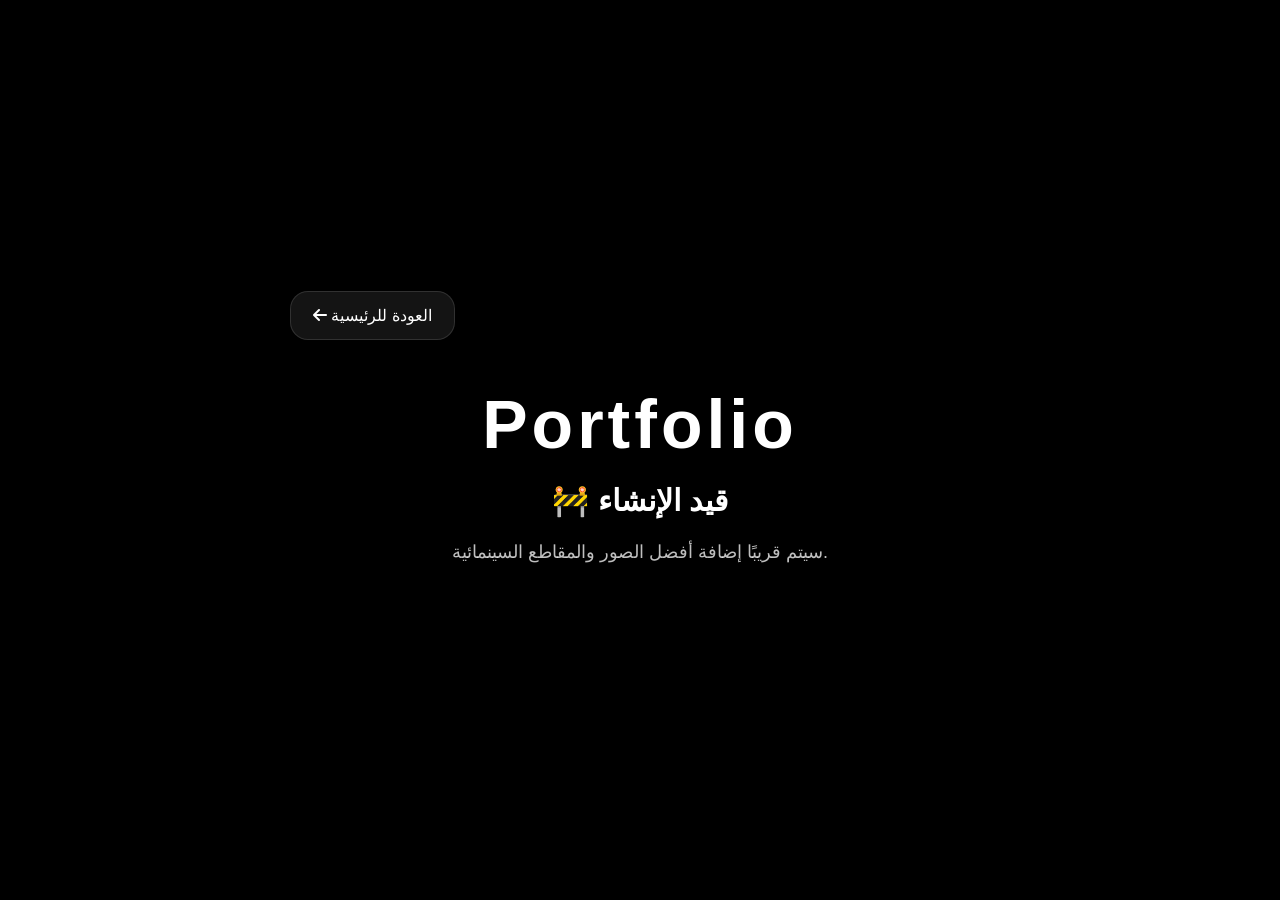
==== portfolio.html @ be9e859a "تحديث الصفحة" ====
<!DOCTYPE html>
<html lang="ar">

<head>

    <meta charset="UTF-8">

    <meta name="viewport" content="width=device-width, initial-scale=1.0">

    <title>Portfolio | MAZEN</title>

    <link rel="stylesheet" href="portfolio.css">

    <link rel="stylesheet"
    href="https://cdnjs.cloudflare.com/ajax/libs/font-awesome/6.7.2/css/all.min.css">

</head>

<body>

    <!-- فيديو الخلفية -->
    <video id="background-video" autoplay muted loop playsinline>
        <source src="assets/video/background.mp4" type="video/mp4">
    </video>

    <!-- طبقة التعتيم -->
    <div class="overlay"></div>

    <!-- المحتوى -->
    <div class="portfolio-container">

        <a href="index.html" class="back-btn">
            <i class="fa-solid fa-arrow-left"></i>
            العودة للرئيسية
        </a>

        <h1>Portfolio</h1>

        <p class="coming-soon">

            🚧 قيد الإنشاء

        </p>

        <p class="portfolio-text">

            سيتم قريبًا إضافة أفضل الصور والمقاطع السينمائية.

        </p>

    </div>

    <script src="portfolio.js"></script>

</body>

</html>
---- portfolio.css ----
/* ==========================================
   إعدادات عامة
========================================== */

*{
    margin:0;
    padding:0;
    box-sizing:border-box;
}

html{
    scroll-behavior:smooth;
}

body{

    font-family:Arial, Helvetica, sans-serif;

    background:#000;

    color:#fff;

    overflow-x:hidden;

    min-height:100vh;

}

/* ==========================================
   فيديو الخلفية
========================================== */

#background-video{

    position:fixed;

    top:0;
    left:0;

    width:100%;
    height:100%;

    object-fit:cover;

    z-index:-2;

}

/* ==========================================
   طبقة التعتيم
========================================== */

.overlay{

    position:fixed;

    inset:0;

    background:rgba(0,0,0,.45);

    z-index:-1;

}

/* ==========================================
   الحاوية الرئيسية
========================================== */

.portfolio-container{

    width:min(92%,700px);

    margin:auto;

    min-height:100vh;

    display:flex;

    flex-direction:column;

    justify-content:center;

    align-items:center;

    text-align:center;

    padding:40px 0 80px;

}

/* ==========================================
   زر الرجوع
========================================== */

.back-btn{

    align-self:flex-start;

    text-decoration:none;

    color:#fff;

    background:rgba(255,255,255,.08);

    border:1px solid rgba(255,255,255,.12);

    backdrop-filter:blur(20px);

    -webkit-backdrop-filter:blur(20px);

    padding:14px 22px;

    border-radius:18px;

    transition:.3s;

    margin-bottom:45px;

}

.back-btn:hover{

    background:rgba(255,255,255,.15);

    transform:translateY(-2px);

}

/* ==========================================
   العنوان
========================================== */

.portfolio-container h1{

    font-size:clamp(42px,7vw,68px);

    letter-spacing:4px;

    margin-bottom:20px;

}

/* ==========================================
   قيد الإنشاء
========================================== */

.coming-soon{

    font-size:30px;

    font-weight:bold;

    margin-bottom:18px;

}

/* ==========================================
   الوصف
========================================== */

.portfolio-text{

    color:rgba(255,255,255,.75);

    font-size:18px;

    line-height:1.8;

    max-width:500px;

}

/* ==========================================
   الجوال
========================================== */

@media (max-width:768px){

    .portfolio-container{

        width:92%;

        padding-top:30px;

        padding-bottom:70px;

    }

    .back-btn{

        width:100%;

        justify-content:center;

        text-align:center;

    }

    .coming-soon{

        font-size:24px;

    }

    .portfolio-text{

        font-size:16px;

    }

}
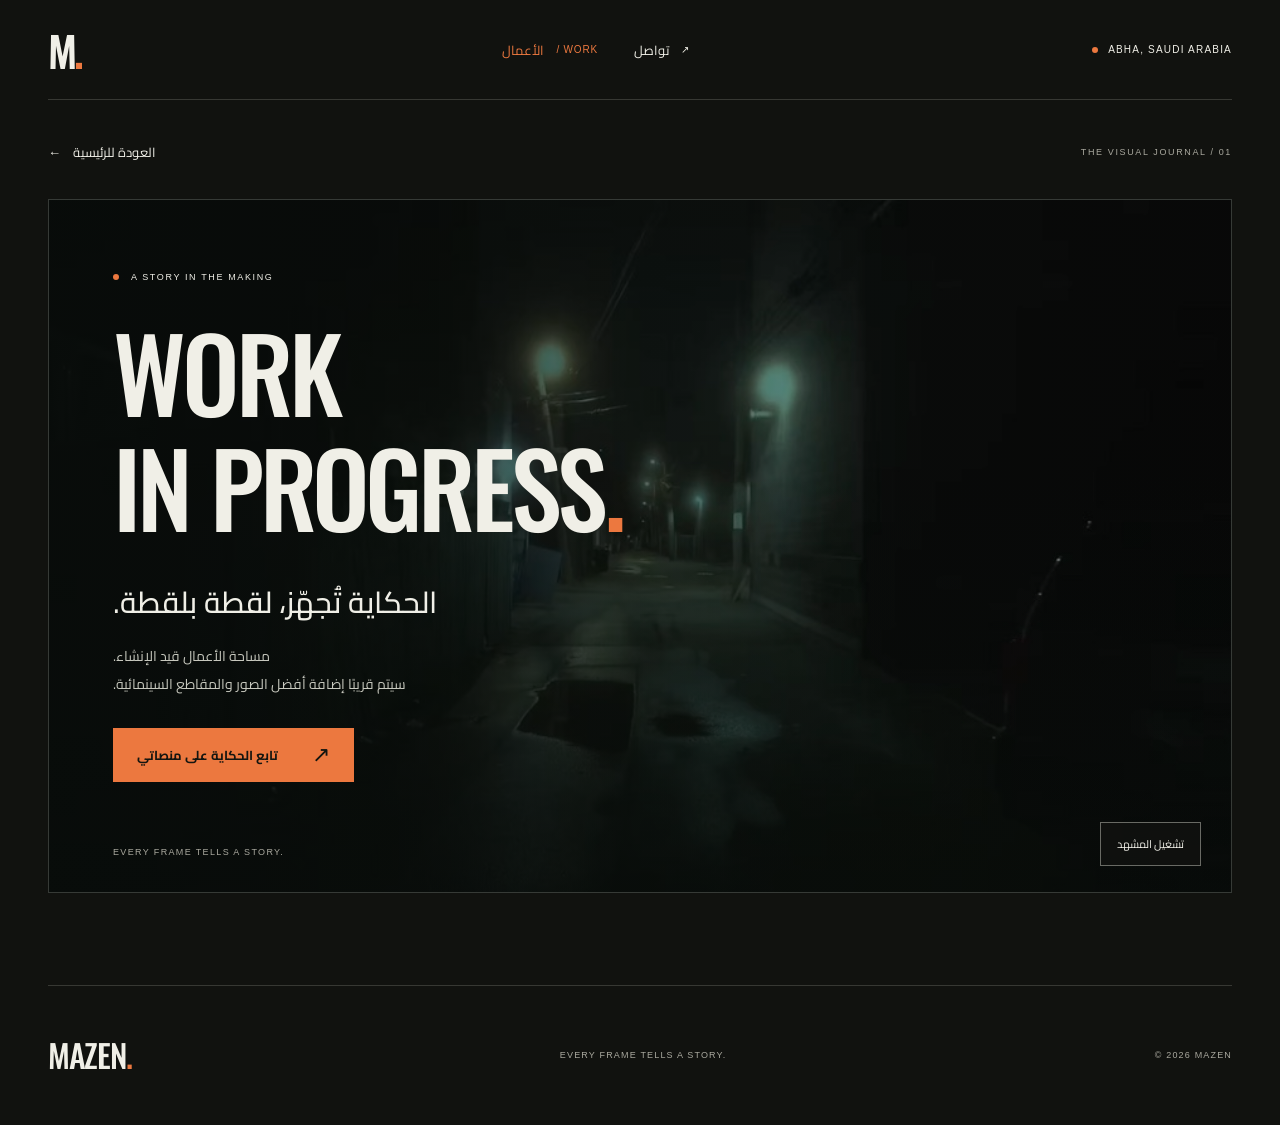
==== commit 86236064: "Redesign cinematic portfolio with responsive layouts and optimized media" ====
--- a/portfolio.html
+++ b/portfolio.html
@@ -1,57 +1,64 @@
 <!DOCTYPE html>
 <html lang="ar">
-
 <head>
-
     <meta charset="UTF-8">
-
     <meta name="viewport" content="width=device-width, initial-scale=1.0">
-
-    <title>Portfolio | MAZEN</title>
-
+    <meta name="theme-color" content="#11120f">
+    <meta name="description" content="مازن — كل لقطة تحكي قصة. تصوير سينمائي وتوثيق اللحظات من أبها، السعودية.">
+    <meta property="og:title" content="MAZEN — Every Frame Tells a Story">
+    <meta property="og:description" content="كل لقطة تحكي قصة. أوثق اللحظات.">
+    <meta property="og:type" content="website">
+    <title>Portfolio — MAZEN</title>
+    <link rel="icon" type="image/png" sizes="32x32" href="assets/icons/favicon-32.png">
+    <link rel="preconnect" href="https://fonts.googleapis.com">
+    <link rel="preconnect" href="https://fonts.gstatic.com" crossorigin>
+    <link href="https://fonts.googleapis.com/css2?family=Cairo:wght@400;500;600;700&amp;family=Oswald:wght@400;500;600&amp;display=swap" rel="stylesheet">
+    <link rel="stylesheet" href="https://cdnjs.cloudflare.com/ajax/libs/font-awesome/6.7.2/css/all.min.css">
+    <link rel="stylesheet" href="shared.css">
     <link rel="stylesheet" href="portfolio.css">
-
-    <link rel="stylesheet"
-    href="https://cdnjs.cloudflare.com/ajax/libs/font-awesome/6.7.2/css/all.min.css">
-
+    <script async src="https://www.googletagmanager.com/gtag/js?id=G-72DHX7QHQP"></script>
+    <script>
+        window.dataLayer = window.dataLayer || [];
+        function gtag(){dataLayer.push(arguments);}
+        gtag('js', new Date());
+        gtag('config', 'G-72DHX7QHQP');
+    </script>
+    <script src="script.js" defer></script>
 </head>
-
 <body>
-
-    <!-- فيديو الخلفية -->
-    <video id="background-video" autoplay muted loop playsinline>
-        <source src="assets/video/background.mp4" type="video/mp4">
-    </video>
-
-    <!-- طبقة التعتيم -->
-    <div class="overlay"></div>
-
-    <!-- المحتوى -->
-    <div class="portfolio-container">
-
-        <a href="index.html" class="back-btn">
-            <i class="fa-solid fa-arrow-left"></i>
-            العودة للرئيسية
-        </a>
-
-        <h1>Portfolio</h1>
-
-        <p class="coming-soon">
-
-            🚧 قيد الإنشاء
-
-        </p>
-
-        <p class="portfolio-text">
-
-            سيتم قريبًا إضافة أفضل الصور والمقاطع السينمائية.
-
-        </p>
-
-    </div>
-
-    <script src="portfolio.js"></script>
-
+    <a class="skip-link" href="#main" dir="rtl">تخطّ إلى المحتوى</a>
+    <header class="site-header shell">
+        <a class="wordmark" href="index.html" aria-label="MAZEN — الرئيسية" lang="en">M<span class="brand-dot">.</span></a>
+        <nav class="header-nav" aria-label="التنقل الرئيسي">
+            <a href="portfolio.html" aria-current="page">الأعمال <span lang="en">/ WORK</span></a>
+            <a href="index.html#connect">تواصل <span aria-hidden="true">↗</span></a>
+        </nav>
+        <span class="header-location" lang="en"><span class="status-dot" aria-hidden="true"></span> ABHA, SAUDI ARABIA</span>
+    </header>
+    <main id="main" class="portfolio-main shell">
+        <div class="portfolio-meta"><a class="text-link" href="index.html"><span aria-hidden="true">←</span> العودة للرئيسية</a><span class="eyebrow" lang="en">THE VISUAL JOURNAL / 01</span></div>
+        <section class="portfolio-stage" aria-labelledby="portfolio-title">
+            <video id="background-video" muted loop playsinline preload="none" poster="assets/images/video-poster.jpg" aria-hidden="true" tabindex="-1">
+                <source src="assets/video/background-web.mp4" type="video/mp4">
+            </video>
+            <div class="film-shade" aria-hidden="true"></div>
+            <div class="portfolio-stage-content">
+                <p class="eyebrow" lang="en"><span class="status-dot" aria-hidden="true"></span> A STORY IN THE MAKING</p>
+                <h1 id="portfolio-title" lang="en">WORK<br>IN PROGRESS<span class="brand-dot">.</span></h1>
+                <div class="portfolio-message" dir="rtl">
+                    <h2>الحكاية تُجهّز، لقطة بلقطة.</h2>
+                    <p>مساحة الأعمال قيد الإنشاء.<br>سيتم قريبًا إضافة أفضل الصور والمقاطع السينمائية.</p>
+                </div>
+                <a class="button button-primary" href="index.html#connect"><span>تابع الحكاية على منصاتي</span><span aria-hidden="true">↗</span></a>
+            </div>
+            <span class="stage-note" lang="en">EVERY FRAME TELLS A STORY.</span>
+            <button class="motion-toggle" type="button" hidden aria-label="تشغيل فيديو الخلفية">تشغيل المشهد</button>
+        </section>
+    </main>
+    <footer class="site-footer shell">
+        <a class="footer-name" href="index.html" lang="en">MAZEN<span class="brand-dot">.</span></a>
+        <p lang="en">EVERY FRAME TELLS A STORY.</p>
+        <small lang="en">© 2026 MAZEN</small>
+    </footer>
 </body>
-
-</html>+</html>
--- a/shared.css
+++ b/shared.css
@@ -0,0 +1,69 @@
+:root {
+    color-scheme: dark;
+    --bg: #11120f;
+    --surface: #191b16;
+    --ink: #f0efe7;
+    --muted: #aaa99f;
+    --accent: #ec783f;
+    --line: rgba(240,239,231,.17);
+    --display: 'Oswald', 'Arial Narrow', sans-serif;
+    --body: 'Cairo', Arial, sans-serif;
+}
+*, *::before, *::after { box-sizing: border-box; }
+html { scroll-behavior: smooth; scroll-padding-top: 28px; }
+body { margin: 0; background: var(--bg); color: var(--ink); font-family: var(--body); -webkit-font-smoothing: antialiased; }
+h1, h2, h3, p { margin: 0; }
+a { color: inherit; text-decoration: none; }
+button { font: inherit; }
+img, video { display: block; max-width: 100%; }
+button, a { -webkit-tap-highlight-color: transparent; }
+[hidden] { display: none !important; }
+::selection { background: var(--accent); color: var(--bg); }
+:focus-visible { outline: 2px solid var(--accent); outline-offset: 6px; }
+.shell { width: min(100% - 96px, 1320px); margin-inline: auto; }
+.brand-dot { color: var(--accent); }
+.muted { color: var(--muted); }
+.eyebrow { font-family: Arial, sans-serif; font-size: 11px; font-weight: 500; letter-spacing: .18em; line-height: 1.6; }
+.section-number { color: var(--accent); margin-right: 16px; }
+.site-header { min-height: 100px; display: flex; align-items: center; justify-content: space-between; gap: 32px; border-bottom: 1px solid var(--line); }
+.wordmark { font: 600 42px/1 var(--display); letter-spacing: -3px; min-width: 52px; }
+.header-nav { display: flex; gap: 36px; align-items: center; }
+.header-nav a { min-height: 44px; display: inline-flex; gap: 12px; align-items: center; font-size: 13px; }
+.header-nav a:hover, .header-nav [aria-current], .text-link:hover { color: var(--accent); }
+.header-nav a span { font: 10px Arial, sans-serif; letter-spacing: .08em; }
+.header-location { display: flex; gap: 10px; align-items: center; font: 10px Arial, sans-serif; letter-spacing: .12em; }
+.status-dot { display: inline-block; width: 6px; height: 6px; border-radius: 50%; background: var(--accent); flex: 0 0 auto; }
+.button { display: inline-flex; align-items: center; justify-content: space-between; gap: 34px; min-height: 54px; padding: 12px 24px; font-size: 13px; font-weight: 700; transition: background .2s, transform .2s; }
+.button > span:last-child { font: 22px Arial, sans-serif; }
+.button:hover { transform: translateY(-3px); }
+.button-primary { background: var(--accent); color: #141510; }
+.button-primary:hover { background: #fa9866; }
+.button-light { background: var(--ink); color: var(--bg); }
+.button-light:hover { background: white; }
+.text-link { display: inline-flex; gap: 12px; align-items: center; min-height: 44px; font-size: 13px; }
+.skip-link { position: fixed; left: 16px; top: 12px; padding: 12px 24px; z-index: 100; background: var(--ink); color: var(--bg); transform: translateY(-180%); }
+.skip-link:focus { transform: none; }
+.film-shade { position: absolute; inset: 0; background: linear-gradient(90deg, rgba(8,12,10,.87), rgba(8,12,10,.12)), linear-gradient(0deg, rgba(8,12,10,.7), transparent 60%); pointer-events: none; }
+.motion-toggle { position: absolute; bottom: 26px; right: 30px; z-index: 2; min-height: 44px; padding: 8px 16px; color: var(--ink); background: rgba(17,18,15,.8); border: 1px solid rgba(240,239,231,.4); border-radius: 0; cursor: pointer; font-size: 11px; }
+.motion-toggle:hover { border-color: var(--accent); }
+.site-footer { margin-top: 92px; min-height: 140px; display: flex; justify-content: space-between; align-items: center; gap: 24px; border-top: 1px solid var(--line); }
+.footer-name { font: 500 32px/1 var(--display); letter-spacing: -.04em; }
+.site-footer p, .site-footer small { font: 9px/1.8 Arial, sans-serif; letter-spacing: .13em; color: var(--muted); }
+@media (max-width: 900px) {
+    .shell { width: calc(100% - 48px); }
+    .header-location { display: none; }
+    .site-header { min-height: 80px; }
+}
+@media (max-width: 540px) {
+    .shell { width: calc(100% - 40px); }
+    .header-nav { gap: 24px; }
+    .header-nav a { font-size: 12px; gap: 7px; }
+    .header-nav a span { font-size: 9px; }
+    .site-footer { margin-top: 56px; padding-block: 28px; min-height: 130px; flex-wrap: wrap; gap: 20px; }
+    .site-footer p { order: 3; width: 100%; }
+    .motion-toggle { right: 18px; bottom: 18px; }
+}
+@media (prefers-reduced-motion: reduce) {
+    html { scroll-behavior: auto; }
+    *, *::before, *::after { animation: none !important; transition: none !important; }
+}
--- a/portfolio.css
+++ b/portfolio.css
@@ -1,211 +1,22 @@
-/* ==========================================
-   إعدادات عامة
-========================================== */
-
-*{
-    margin:0;
-    padding:0;
-    box-sizing:border-box;
+.portfolio-main { padding-top: 30px; }
+.portfolio-meta { display: flex; align-items: center; justify-content: space-between; gap: 24px; margin-bottom: 25px; }
+.portfolio-meta .eyebrow { color: var(--muted); font-size: 9px; }
+.portfolio-stage { position: relative; isolation: isolate; overflow: hidden; background: #101512; min-height: 650px; border: 1px solid var(--line); }
+.portfolio-stage video { position: absolute; inset: 0; width: 100%; height: 100%; object-fit: cover; }
+.portfolio-stage-content { position: relative; padding: 70px 64px 110px; }
+.portfolio-stage-content > .eyebrow { display: flex; align-items: center; gap: 12px; font-size: 9px; }
+.portfolio-stage h1 { font: 500 clamp(60px, 8vw, 110px)/1.12 var(--display); letter-spacing: -.04em; margin: 30px 0; }
+.portfolio-message { text-align: left; max-width: 530px; }
+.portfolio-message h2 { font-size: clamp(22px, 3vw, 30px); font-weight: 500; }
+.portfolio-message p { margin-top: 12px; color: #c7c8be; line-height: 2; font-size: 14px; }
+.portfolio-stage .button { margin-top: 30px; }
+.stage-note { position: absolute; bottom: 35px; left: 64px; font: 9px Arial, sans-serif; color: var(--muted); letter-spacing: .15em; }
+@media (max-width: 700px) {
+    .portfolio-meta { align-items: flex-start; flex-direction: column; gap: 10px; }
+    .portfolio-stage { min-height: 640px; }
+    .portfolio-stage-content { padding: 40px 24px 150px; }
+    .portfolio-stage h1 { font-size: clamp(47px, 10vw, 70px); margin-block: 35px 28px; }
+    .portfolio-message p { font-size: 12px; }
+    .portfolio-stage .button { padding-inline: 17px; gap: 16px; font-size: 11px; }
+    .stage-note { bottom: 85px; left: 24px; font-size: 7px; }
 }
-
-html{
-    scroll-behavior:smooth;
-}
-
-body{
-
-    font-family:Arial, Helvetica, sans-serif;
-
-    background:#000;
-
-    color:#fff;
-
-    overflow-x:hidden;
-
-    min-height:100vh;
-
-}
-
-/* ==========================================
-   فيديو الخلفية
-========================================== */
-
-#background-video{
-
-    position:fixed;
-
-    top:0;
-    left:0;
-
-    width:100%;
-    height:100%;
-
-    object-fit:cover;
-
-    z-index:-2;
-
-}
-
-/* ==========================================
-   طبقة التعتيم
-========================================== */
-
-.overlay{
-
-    position:fixed;
-
-    inset:0;
-
-    background:rgba(0,0,0,.45);
-
-    z-index:-1;
-
-}
-
-/* ==========================================
-   الحاوية الرئيسية
-========================================== */
-
-.portfolio-container{
-
-    width:min(92%,700px);
-
-    margin:auto;
-
-    min-height:100vh;
-
-    display:flex;
-
-    flex-direction:column;
-
-    justify-content:center;
-
-    align-items:center;
-
-    text-align:center;
-
-    padding:40px 0 80px;
-
-}
-
-/* ==========================================
-   زر الرجوع
-========================================== */
-
-.back-btn{
-
-    align-self:flex-start;
-
-    text-decoration:none;
-
-    color:#fff;
-
-    background:rgba(255,255,255,.08);
-
-    border:1px solid rgba(255,255,255,.12);
-
-    backdrop-filter:blur(20px);
-
-    -webkit-backdrop-filter:blur(20px);
-
-    padding:14px 22px;
-
-    border-radius:18px;
-
-    transition:.3s;
-
-    margin-bottom:45px;
-
-}
-
-.back-btn:hover{
-
-    background:rgba(255,255,255,.15);
-
-    transform:translateY(-2px);
-
-}
-
-/* ==========================================
-   العنوان
-========================================== */
-
-.portfolio-container h1{
-
-    font-size:clamp(42px,7vw,68px);
-
-    letter-spacing:4px;
-
-    margin-bottom:20px;
-
-}
-
-/* ==========================================
-   قيد الإنشاء
-========================================== */
-
-.coming-soon{
-
-    font-size:30px;
-
-    font-weight:bold;
-
-    margin-bottom:18px;
-
-}
-
-/* ==========================================
-   الوصف
-========================================== */
-
-.portfolio-text{
-
-    color:rgba(255,255,255,.75);
-
-    font-size:18px;
-
-    line-height:1.8;
-
-    max-width:500px;
-
-}
-
-/* ==========================================
-   الجوال
-========================================== */
-
-@media (max-width:768px){
-
-    .portfolio-container{
-
-        width:92%;
-
-        padding-top:30px;
-
-        padding-bottom:70px;
-
-    }
-
-    .back-btn{
-
-        width:100%;
-
-        justify-content:center;
-
-        text-align:center;
-
-    }
-
-    .coming-soon{
-
-        font-size:24px;
-
-    }
-
-    .portfolio-text{
-
-        font-size:16px;
-
-    }
-
-}
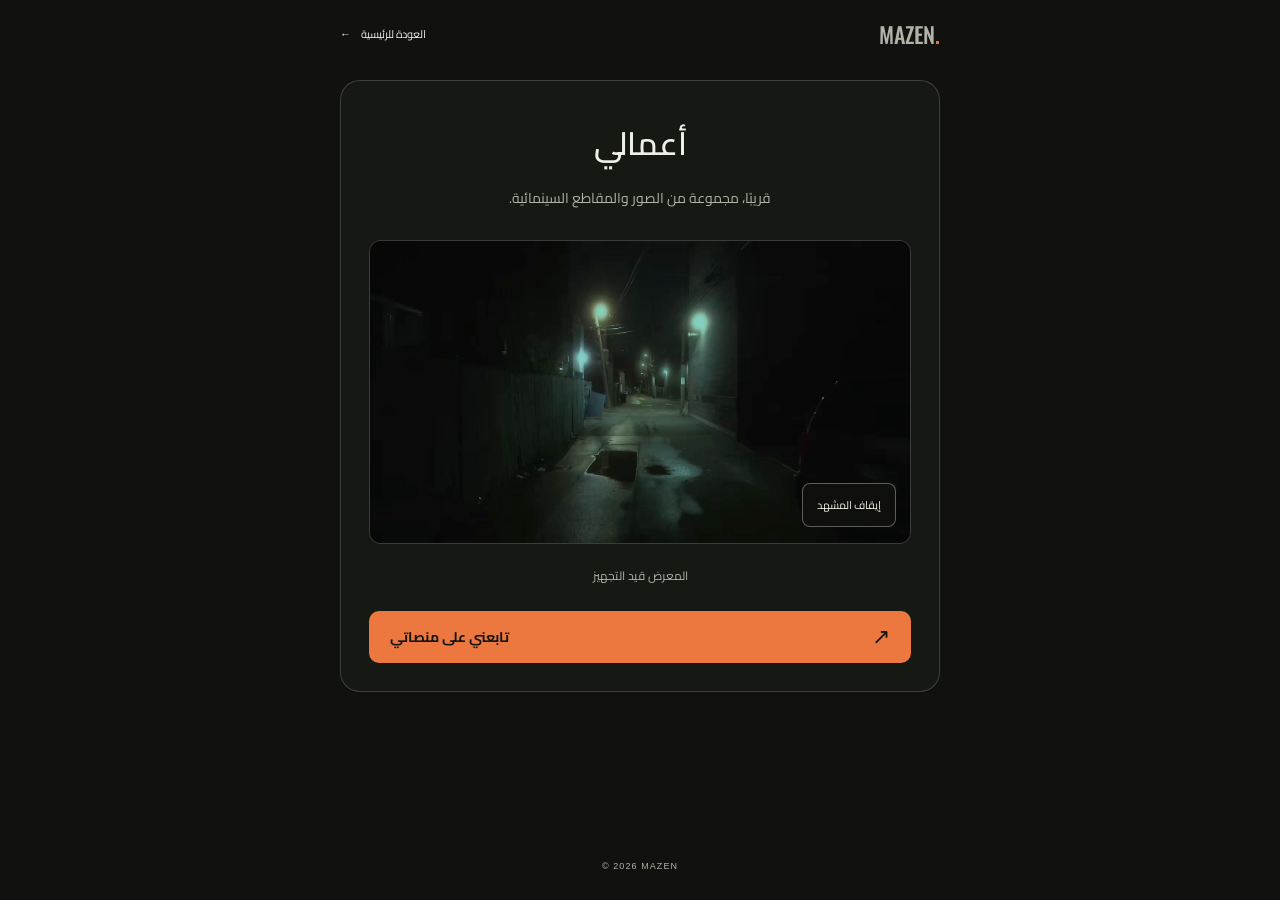
==== commit f6db8168: "Refine cinematic layout and update Mazen portrait" ====
--- a/portfolio.html
+++ b/portfolio.html
@@ -26,39 +26,25 @@
     <script src="script.js" defer></script>
 </head>
 <body>
-    <a class="skip-link" href="#main" dir="rtl">تخطّ إلى المحتوى</a>
-    <header class="site-header shell">
-        <a class="wordmark" href="index.html" aria-label="MAZEN — الرئيسية" lang="en">M<span class="brand-dot">.</span></a>
-        <nav class="header-nav" aria-label="التنقل الرئيسي">
-            <a href="portfolio.html" aria-current="page">الأعمال <span lang="en">/ WORK</span></a>
-            <a href="index.html#connect">تواصل <span aria-hidden="true">↗</span></a>
-        </nav>
-        <span class="header-location" lang="en"><span class="status-dot" aria-hidden="true"></span> ABHA, SAUDI ARABIA</span>
-    </header>
-    <main id="main" class="portfolio-main shell">
-        <div class="portfolio-meta"><a class="text-link" href="index.html"><span aria-hidden="true">←</span> العودة للرئيسية</a><span class="eyebrow" lang="en">THE VISUAL JOURNAL / 01</span></div>
-        <section class="portfolio-stage" aria-labelledby="portfolio-title">
-            <video id="background-video" muted loop playsinline preload="none" poster="assets/images/video-poster.jpg" aria-hidden="true" tabindex="-1">
-                <source src="assets/video/background-web.mp4" type="video/mp4">
-            </video>
-            <div class="film-shade" aria-hidden="true"></div>
-            <div class="portfolio-stage-content">
-                <p class="eyebrow" lang="en"><span class="status-dot" aria-hidden="true"></span> A STORY IN THE MAKING</p>
-                <h1 id="portfolio-title" lang="en">WORK<br>IN PROGRESS<span class="brand-dot">.</span></h1>
-                <div class="portfolio-message" dir="rtl">
-                    <h2>الحكاية تُجهّز، لقطة بلقطة.</h2>
-                    <p>مساحة الأعمال قيد الإنشاء.<br>سيتم قريبًا إضافة أفضل الصور والمقاطع السينمائية.</p>
-                </div>
-                <a class="button button-primary" href="index.html#connect"><span>تابع الحكاية على منصاتي</span><span aria-hidden="true">↗</span></a>
+    <a class="skip-link" href="#main">تخطّ إلى المحتوى</a>
+    <div class="page-shell">
+        <header class="top-bar">
+            <a class="back-link" href="index.html"><span aria-hidden="true">←</span> العودة للرئيسية</a>
+            <span class="small-wordmark" lang="en">MAZEN<span class="brand-dot">.</span></span>
+        </header>
+        <main id="main" class="portfolio-main">
+            <h1 dir="rtl">أعمالي</h1>
+            <p class="portfolio-description" dir="rtl">قريبًا، مجموعة من الصور والمقاطع السينمائية.</p>
+            <div class="film-preview">
+                <video id="background-video" muted loop playsinline preload="none" poster="assets/images/video-poster.jpg" aria-hidden="true" tabindex="-1">
+                    <source src="assets/video/background-web.mp4" type="video/mp4">
+                </video>
+                <button class="motion-toggle" type="button" hidden aria-label="تشغيل المشهد السينمائي">تشغيل المشهد</button>
             </div>
-            <span class="stage-note" lang="en">EVERY FRAME TELLS A STORY.</span>
-            <button class="motion-toggle" type="button" hidden aria-label="تشغيل فيديو الخلفية">تشغيل المشهد</button>
-        </section>
-    </main>
-    <footer class="site-footer shell">
-        <a class="footer-name" href="index.html" lang="en">MAZEN<span class="brand-dot">.</span></a>
-        <p lang="en">EVERY FRAME TELLS A STORY.</p>
-        <small lang="en">© 2026 MAZEN</small>
-    </footer>
+            <p class="coming-soon" dir="rtl">المعرض قيد التجهيز</p>
+            <a class="button" href="index.html#connect"><span>تابعني على منصاتي</span><span aria-hidden="true">↗</span></a>
+        </main>
+        <footer class="site-footer"><small lang="en">© 2026 MAZEN</small></footer>
+    </div>
 </body>
 </html>
--- a/shared.css
+++ b/shared.css
@@ -1,69 +1,39 @@
 :root {
     color-scheme: dark;
     --bg: #11120f;
-    --surface: #191b16;
     --ink: #f0efe7;
-    --muted: #aaa99f;
+    --muted: #b2b2a8;
     --accent: #ec783f;
-    --line: rgba(240,239,231,.17);
+    --line: rgba(240,239,231,.18);
+    --body: 'Cairo', Arial, sans-serif;
     --display: 'Oswald', 'Arial Narrow', sans-serif;
-    --body: 'Cairo', Arial, sans-serif;
 }
 *, *::before, *::after { box-sizing: border-box; }
-html { scroll-behavior: smooth; scroll-padding-top: 28px; }
+html { scroll-behavior: smooth; }
 body { margin: 0; background: var(--bg); color: var(--ink); font-family: var(--body); -webkit-font-smoothing: antialiased; }
-h1, h2, h3, p { margin: 0; }
-a { color: inherit; text-decoration: none; }
+h1, h2, p { margin: 0; }
+a { color: inherit; text-decoration: none; -webkit-tap-highlight-color: transparent; }
 button { font: inherit; }
 img, video { display: block; max-width: 100%; }
-button, a { -webkit-tap-highlight-color: transparent; }
 [hidden] { display: none !important; }
+:focus-visible { outline: 2px solid var(--accent); outline-offset: 5px; }
 ::selection { background: var(--accent); color: var(--bg); }
-:focus-visible { outline: 2px solid var(--accent); outline-offset: 6px; }
-.shell { width: min(100% - 96px, 1320px); margin-inline: auto; }
 .brand-dot { color: var(--accent); }
-.muted { color: var(--muted); }
-.eyebrow { font-family: Arial, sans-serif; font-size: 11px; font-weight: 500; letter-spacing: .18em; line-height: 1.6; }
-.section-number { color: var(--accent); margin-right: 16px; }
-.site-header { min-height: 100px; display: flex; align-items: center; justify-content: space-between; gap: 32px; border-bottom: 1px solid var(--line); }
-.wordmark { font: 600 42px/1 var(--display); letter-spacing: -3px; min-width: 52px; }
-.header-nav { display: flex; gap: 36px; align-items: center; }
-.header-nav a { min-height: 44px; display: inline-flex; gap: 12px; align-items: center; font-size: 13px; }
-.header-nav a:hover, .header-nav [aria-current], .text-link:hover { color: var(--accent); }
-.header-nav a span { font: 10px Arial, sans-serif; letter-spacing: .08em; }
-.header-location { display: flex; gap: 10px; align-items: center; font: 10px Arial, sans-serif; letter-spacing: .12em; }
-.status-dot { display: inline-block; width: 6px; height: 6px; border-radius: 50%; background: var(--accent); flex: 0 0 auto; }
-.button { display: inline-flex; align-items: center; justify-content: space-between; gap: 34px; min-height: 54px; padding: 12px 24px; font-size: 13px; font-weight: 700; transition: background .2s, transform .2s; }
+.page-shell { position: relative; width: min(100% - 40px, 420px); margin-inline: auto; min-height: 100vh; min-height: 100svh; display: flex; flex-direction: column; }
+.top-bar { display: flex; justify-content: space-between; align-items: center; flex-wrap: wrap; gap: 12px; min-height: 66px; padding-block: 12px; font-size: 11px; color: var(--muted); }
+.top-bar > span:first-child { display: inline-flex; align-items: center; gap: 7px; }
+.top-bar time { font: 11px Arial, sans-serif; font-variant-numeric: tabular-nums; }
+.status-dot { width: 5px; height: 5px; border-radius: 50%; background: var(--accent); display: inline-block; }
+.button { min-height: 52px; padding: 12px 20px; display: flex; justify-content: space-between; align-items: center; gap: 16px; background: var(--accent); color: #151610; border: 1px solid transparent; border-radius: 10px; font-size: 14px; font-weight: 700; transition: background .2s, transform .2s; }
 .button > span:last-child { font: 22px Arial, sans-serif; }
-.button:hover { transform: translateY(-3px); }
-.button-primary { background: var(--accent); color: #141510; }
-.button-primary:hover { background: #fa9866; }
-.button-light { background: var(--ink); color: var(--bg); }
-.button-light:hover { background: white; }
-.text-link { display: inline-flex; gap: 12px; align-items: center; min-height: 44px; font-size: 13px; }
-.skip-link { position: fixed; left: 16px; top: 12px; padding: 12px 24px; z-index: 100; background: var(--ink); color: var(--bg); transform: translateY(-180%); }
+.button:hover { background: #fa9866; transform: translateY(-2px); }
+.site-footer { margin-top: auto; padding: 28px 0 22px; text-align: center; color: var(--muted); }
+.site-footer small { font: 9px Arial, sans-serif; letter-spacing: .12em; }
+.skip-link { position: fixed; z-index: 10; top: 12px; left: 12px; padding: 12px 20px; background: var(--ink); color: var(--bg); transform: translateY(-180%); }
 .skip-link:focus { transform: none; }
-.film-shade { position: absolute; inset: 0; background: linear-gradient(90deg, rgba(8,12,10,.87), rgba(8,12,10,.12)), linear-gradient(0deg, rgba(8,12,10,.7), transparent 60%); pointer-events: none; }
-.motion-toggle { position: absolute; bottom: 26px; right: 30px; z-index: 2; min-height: 44px; padding: 8px 16px; color: var(--ink); background: rgba(17,18,15,.8); border: 1px solid rgba(240,239,231,.4); border-radius: 0; cursor: pointer; font-size: 11px; }
+@media (max-width: 360px) { .page-shell { width: calc(100% - 32px); } }
+@media (prefers-reduced-motion: reduce) { html { scroll-behavior: auto; } *, *::before, *::after { transition: none !important; animation: none !important; } }
+
+/* Shared film control; also used by the portfolio preview. */
+.motion-toggle { position: absolute; right: 14px; bottom: 16px; z-index: 2; min-height: 44px; padding: 8px 14px; border: 1px solid rgba(240,239,231,.35); border-radius: 8px; background: rgba(17,18,15,.86); color: var(--ink); cursor: pointer; font-size: 11px; }
 .motion-toggle:hover { border-color: var(--accent); }
-.site-footer { margin-top: 92px; min-height: 140px; display: flex; justify-content: space-between; align-items: center; gap: 24px; border-top: 1px solid var(--line); }
-.footer-name { font: 500 32px/1 var(--display); letter-spacing: -.04em; }
-.site-footer p, .site-footer small { font: 9px/1.8 Arial, sans-serif; letter-spacing: .13em; color: var(--muted); }
-@media (max-width: 900px) {
-    .shell { width: calc(100% - 48px); }
-    .header-location { display: none; }
-    .site-header { min-height: 80px; }
-}
-@media (max-width: 540px) {
-    .shell { width: calc(100% - 40px); }
-    .header-nav { gap: 24px; }
-    .header-nav a { font-size: 12px; gap: 7px; }
-    .header-nav a span { font-size: 9px; }
-    .site-footer { margin-top: 56px; padding-block: 28px; min-height: 130px; flex-wrap: wrap; gap: 20px; }
-    .site-footer p { order: 3; width: 100%; }
-    .motion-toggle { right: 18px; bottom: 18px; }
-}
-@media (prefers-reduced-motion: reduce) {
-    html { scroll-behavior: auto; }
-    *, *::before, *::after { animation: none !important; transition: none !important; }
-}
--- a/portfolio.css
+++ b/portfolio.css
@@ -1,22 +1,13 @@
-.portfolio-main { padding-top: 30px; }
-.portfolio-meta { display: flex; align-items: center; justify-content: space-between; gap: 24px; margin-bottom: 25px; }
-.portfolio-meta .eyebrow { color: var(--muted); font-size: 9px; }
-.portfolio-stage { position: relative; isolation: isolate; overflow: hidden; background: #101512; min-height: 650px; border: 1px solid var(--line); }
-.portfolio-stage video { position: absolute; inset: 0; width: 100%; height: 100%; object-fit: cover; }
-.portfolio-stage-content { position: relative; padding: 70px 64px 110px; }
-.portfolio-stage-content > .eyebrow { display: flex; align-items: center; gap: 12px; font-size: 9px; }
-.portfolio-stage h1 { font: 500 clamp(60px, 8vw, 110px)/1.12 var(--display); letter-spacing: -.04em; margin: 30px 0; }
-.portfolio-message { text-align: left; max-width: 530px; }
-.portfolio-message h2 { font-size: clamp(22px, 3vw, 30px); font-weight: 500; }
-.portfolio-message p { margin-top: 12px; color: #c7c8be; line-height: 2; font-size: 14px; }
-.portfolio-stage .button { margin-top: 30px; }
-.stage-note { position: absolute; bottom: 35px; left: 64px; font: 9px Arial, sans-serif; color: var(--muted); letter-spacing: .15em; }
-@media (max-width: 700px) {
-    .portfolio-meta { align-items: flex-start; flex-direction: column; gap: 10px; }
-    .portfolio-stage { min-height: 640px; }
-    .portfolio-stage-content { padding: 40px 24px 150px; }
-    .portfolio-stage h1 { font-size: clamp(47px, 10vw, 70px); margin-block: 35px 28px; }
-    .portfolio-message p { font-size: 12px; }
-    .portfolio-stage .button { padding-inline: 17px; gap: 16px; font-size: 11px; }
-    .stage-note { bottom: 85px; left: 24px; font-size: 7px; }
-}
+.back-link { display: inline-flex; align-items: center; gap: 10px; min-height: 44px; color: var(--ink); }
+.back-link:hover { color: var(--accent); }
+.small-wordmark { font: 500 22px var(--display); }
+.portfolio-main { padding-top: 32px; text-align: center; }
+.portfolio-main h1 { font-size: 32px; font-weight: 600; }
+.portfolio-description { margin: 12px auto 28px; font-size: 14px; color: var(--muted); line-height: 1.9; max-width: 330px; }
+.film-preview { position: relative; overflow: hidden; aspect-ratio: 4 / 3; border: 1px solid var(--line); border-radius: 12px; background: #101512; }
+.film-preview video { width: 100%; height: 100%; object-fit: cover; }
+.coming-soon { margin: 20px 0 24px; color: var(--muted); font-size: 12px; }
+.page-shell { width: min(100% - 40px, 600px); }
+.portfolio-main { padding: 32px 28px 28px; margin-top: 12px; border: 1px solid var(--line); border-radius: 20px; background: #161814; }
+.film-preview { aspect-ratio: 16 / 9; }
+@media (max-width: 480px) { .portfolio-main { padding: 26px 16px 20px; } }
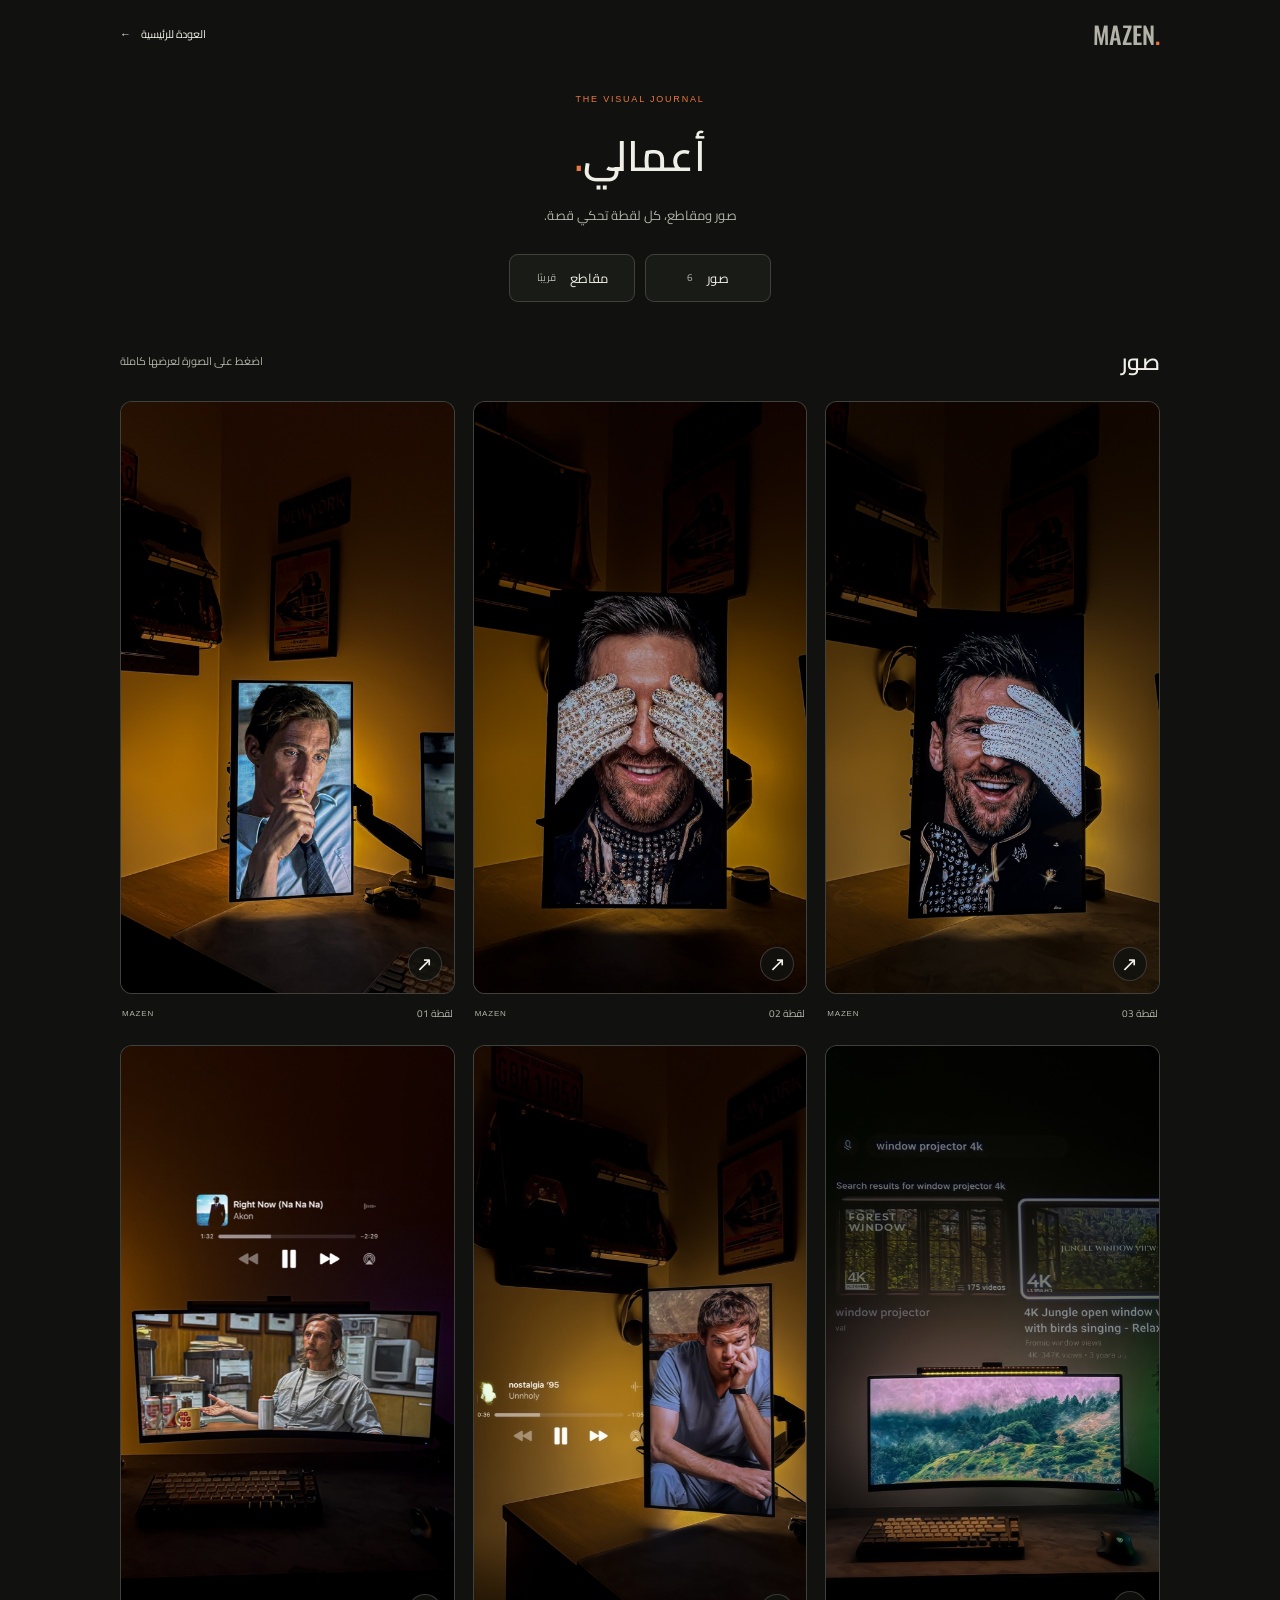
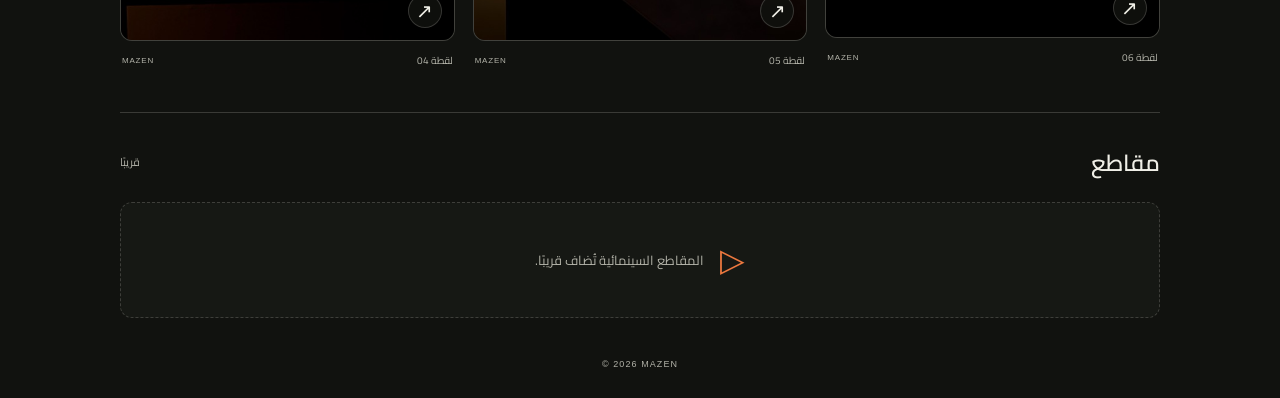
==== commit 99f904eb: "Add photo portfolio gallery and separate video section" ====
--- a/portfolio.html
+++ b/portfolio.html
@@ -23,28 +23,87 @@
         gtag('js', new Date());
         gtag('config', 'G-72DHX7QHQP');
     </script>
-    <script src="script.js" defer></script>
+    <script src="portfolio.js" defer></script>
 </head>
 <body>
     <a class="skip-link" href="#main">تخطّ إلى المحتوى</a>
-    <div class="page-shell">
+    <div class="page-shell portfolio-shell">
         <header class="top-bar">
             <a class="back-link" href="index.html"><span aria-hidden="true">←</span> العودة للرئيسية</a>
             <span class="small-wordmark" lang="en">MAZEN<span class="brand-dot">.</span></span>
         </header>
         <main id="main" class="portfolio-main">
-            <h1 dir="rtl">أعمالي</h1>
-            <p class="portfolio-description" dir="rtl">قريبًا، مجموعة من الصور والمقاطع السينمائية.</p>
-            <div class="film-preview">
-                <video id="background-video" muted loop playsinline preload="none" poster="assets/images/video-poster.jpg" aria-hidden="true" tabindex="-1">
-                    <source src="assets/video/background-web.mp4" type="video/mp4">
-                </video>
-                <button class="motion-toggle" type="button" hidden aria-label="تشغيل المشهد السينمائي">تشغيل المشهد</button>
-            </div>
-            <p class="coming-soon" dir="rtl">المعرض قيد التجهيز</p>
-            <a class="button" href="index.html#connect"><span>تابعني على منصاتي</span><span aria-hidden="true">↗</span></a>
+            <header class="portfolio-heading" dir="rtl">
+                <p class="portfolio-label" lang="en">THE VISUAL JOURNAL</p>
+                <h1>أعمالي<span class="brand-dot">.</span></h1>
+                <p class="portfolio-description">صور ومقاطع، كل لقطة تحكي قصة.</p>
+            </header>
+            <nav class="portfolio-sections" aria-label="أقسام الأعمال" dir="rtl">
+                <a href="#photos">صور <span>6</span></a>
+                <a href="#videos">مقاطع <span>قريبًا</span></a>
+            </nav>
+            <section id="photos" class="gallery-section" aria-labelledby="photos-title">
+                <div class="section-heading" dir="rtl"><h2 id="photos-title">صور</h2><p>اضغط على الصورة لعرضها كاملة</p></div>
+                <div class="photo-grid">
+                    <figure class="photo-card">
+                        <a class="photo-link" href="assets/images/portfolio/photo-01-large.jpg" data-photo aria-label="تكبير الصورة 1: ركن مكتب بإضاءة دافئة وشاشة عمودية تعرض مشهدًا سينمائيًا">
+                            <img src="assets/images/portfolio/photo-01-thumb.jpg" alt="ركن مكتب بإضاءة دافئة وشاشة عمودية تعرض مشهدًا سينمائيًا" width="540" height="960" loading="eager" decoding="async">
+                            <span class="photo-zoom" aria-hidden="true">↗</span>
+                        </a>
+                        <figcaption><span>لقطة 01</span><span lang="en">MAZEN</span></figcaption>
+                    </figure>
+                    <figure class="photo-card">
+                        <a class="photo-link" href="assets/images/portfolio/photo-02-large.jpg" data-photo aria-label="تكبير الصورة 2: شاشة عمودية تعرض بورتريه بقفازين لامعين أمام العينين">
+                            <img src="assets/images/portfolio/photo-02-thumb.jpg" alt="شاشة عمودية تعرض بورتريه بقفازين لامعين أمام العينين" width="540" height="960" loading="lazy" decoding="async">
+                            <span class="photo-zoom" aria-hidden="true">↗</span>
+                        </a>
+                        <figcaption><span>لقطة 02</span><span lang="en">MAZEN</span></figcaption>
+                    </figure>
+                    <figure class="photo-card">
+                        <a class="photo-link" href="assets/images/portfolio/photo-03-large.jpg" data-photo aria-label="تكبير الصورة 3: لقطة لشاشة عمودية تعرض بورتريه بقفاز لامع أمام إحدى العينين">
+                            <img src="assets/images/portfolio/photo-03-thumb.jpg" alt="لقطة لشاشة عمودية تعرض بورتريه بقفاز لامع أمام إحدى العينين" width="540" height="960" loading="lazy" decoding="async">
+                            <span class="photo-zoom" aria-hidden="true">↗</span>
+                        </a>
+                        <figcaption><span>لقطة 03</span><span lang="en">MAZEN</span></figcaption>
+                    </figure>
+                    <figure class="photo-card">
+                        <a class="photo-link" href="assets/images/portfolio/photo-04-large.jpg" data-photo aria-label="تكبير الصورة 4: شاشة عريضة تعرض مشهدًا سينمائيًا مع عرض موسيقي على الجدار">
+                            <img src="assets/images/portfolio/photo-04-thumb.jpg" alt="شاشة عريضة تعرض مشهدًا سينمائيًا مع عرض موسيقي على الجدار" width="538" height="960" loading="lazy" decoding="async">
+                            <span class="photo-zoom" aria-hidden="true">↗</span>
+                        </a>
+                        <figcaption><span>لقطة 04</span><span lang="en">MAZEN</span></figcaption>
+                    </figure>
+                    <figure class="photo-card">
+                        <a class="photo-link" href="assets/images/portfolio/photo-05-large.jpg" data-photo aria-label="تكبير الصورة 5: ركن مكتب بإضاءة ذهبية وشاشة عمودية مع عرض موسيقي على الجدار">
+                            <img src="assets/images/portfolio/photo-05-thumb.jpg" alt="ركن مكتب بإضاءة ذهبية وشاشة عمودية مع عرض موسيقي على الجدار" width="538" height="960" loading="lazy" decoding="async">
+                            <span class="photo-zoom" aria-hidden="true">↗</span>
+                        </a>
+                        <figcaption><span>لقطة 05</span><span lang="en">MAZEN</span></figcaption>
+                    </figure>
+                    <figure class="photo-card">
+                        <a class="photo-link" href="assets/images/portfolio/photo-06-large.jpg" data-photo aria-label="تكبير الصورة 6: شاشة عريضة تعرض جبالًا خضراء وضبابًا مع إسقاط على الجدار">
+                            <img src="assets/images/portfolio/photo-06-thumb.jpg" alt="شاشة عريضة تعرض جبالًا خضراء وضبابًا مع إسقاط على الجدار" width="540" height="960" loading="lazy" decoding="async">
+                            <span class="photo-zoom" aria-hidden="true">↗</span>
+                        </a>
+                        <figcaption><span>لقطة 06</span><span lang="en">MAZEN</span></figcaption>
+                    </figure>
+                </div>
+            </section>
+            <section id="videos" class="videos-section" aria-labelledby="videos-title" dir="rtl">
+                <div class="section-heading"><h2 id="videos-title">مقاطع</h2><span class="coming-label">قريبًا</span></div>
+                <div class="videos-empty"><span class="play-mark" aria-hidden="true">▷</span><p>المقاطع السينمائية تُضاف قريبًا.</p></div>
+            </section>
         </main>
         <footer class="site-footer"><small lang="en">© 2026 MAZEN</small></footer>
     </div>
+    <dialog class="photo-dialog" aria-label="عارض الصور" aria-describedby="viewer-caption">
+        <div class="viewer-toolbar"><p id="viewer-counter" aria-live="polite" dir="rtl"></p><button class="viewer-close" type="button" aria-label="إغلاق عارض الصور" autofocus>إغلاق <span aria-hidden="true">×</span></button></div>
+        <div class="viewer-stage"><img class="viewer-image" alt=""></div>
+        <div class="viewer-footer">
+            <button class="viewer-prev" type="button" aria-label="الصورة السابقة">←</button>
+            <p id="viewer-caption" dir="rtl"></p>
+            <button class="viewer-next" type="button" aria-label="الصورة التالية">→</button>
+        </div>
+    </dialog>
 </body>
 </html>
--- a/portfolio.css
+++ b/portfolio.css
@@ -1,13 +1,64 @@
+.portfolio-shell { width: min(100% - 48px, 1040px); }
 .back-link { display: inline-flex; align-items: center; gap: 10px; min-height: 44px; color: var(--ink); }
 .back-link:hover { color: var(--accent); }
-.small-wordmark { font: 500 22px var(--display); }
-.portfolio-main { padding-top: 32px; text-align: center; }
-.portfolio-main h1 { font-size: 32px; font-weight: 600; }
-.portfolio-description { margin: 12px auto 28px; font-size: 14px; color: var(--muted); line-height: 1.9; max-width: 330px; }
-.film-preview { position: relative; overflow: hidden; aspect-ratio: 4 / 3; border: 1px solid var(--line); border-radius: 12px; background: #101512; }
-.film-preview video { width: 100%; height: 100%; object-fit: cover; }
-.coming-soon { margin: 20px 0 24px; color: var(--muted); font-size: 12px; }
-.page-shell { width: min(100% - 40px, 600px); }
-.portfolio-main { padding: 32px 28px 28px; margin-top: 12px; border: 1px solid var(--line); border-radius: 20px; background: #161814; }
-.film-preview { aspect-ratio: 16 / 9; }
-@media (max-width: 480px) { .portfolio-main { padding: 26px 16px 20px; } }
+.small-wordmark { font: 500 24px var(--display); }
+.portfolio-main { padding-top: 26px; }
+.portfolio-heading { text-align: center; }
+.portfolio-label { color: var(--accent); font: 9px Arial, sans-serif; letter-spacing: .2em; }
+.portfolio-heading h1 { margin-top: 12px; font-size: 42px; font-weight: 600; }
+.portfolio-description { margin-top: 8px; color: var(--muted); font-size: 13px; line-height: 1.9; }
+.portfolio-sections { display: flex; justify-content: center; gap: 10px; margin: 26px 0 38px; }
+.portfolio-sections a { display: inline-flex; gap: 14px; align-items: center; justify-content: center; min-height: 48px; min-width: 126px; padding: 10px 18px; border: 1px solid var(--line); border-radius: 9px; background: #191b16; font-size: 13px; }
+.portfolio-sections a:hover { border-color: var(--accent); }
+.portfolio-sections a span { color: var(--muted); font-size: 10px; }
+.gallery-section, .videos-section { scroll-margin-top: 24px; }
+.section-heading { display: flex; align-items: center; justify-content: space-between; gap: 16px; margin-bottom: 18px; }
+.section-heading h2 { font-size: 23px; font-weight: 600; }
+.section-heading p, .coming-label { color: var(--muted); font-size: 11px; }
+.photo-grid { display: grid; grid-template-columns: repeat(3, minmax(0, 1fr)); gap: 22px 18px; }
+.photo-card { margin: 0; min-width: 0; }
+.photo-link { position: relative; display: block; border: 1px solid var(--line); border-radius: 12px; overflow: hidden; background: #191b16; }
+.photo-link img { width: 100%; height: auto; }
+.photo-link:hover { border-color: var(--accent); }
+.photo-link:focus-visible { outline-offset: 4px; }
+.photo-zoom { position: absolute; bottom: 12px; right: 12px; display: grid; place-items: center; width: 34px; height: 34px; border: 1px solid var(--line); border-radius: 50%; background: rgba(17,18,15,.85); color: var(--ink); font: 20px Arial, sans-serif; }
+.photo-card figcaption { display: flex; justify-content: space-between; align-items: center; gap: 8px; padding: 10px 2px 0; color: var(--muted); font-size: 10px; direction: rtl; }
+.photo-card figcaption [lang='en'] { font: 8px Arial, sans-serif; letter-spacing: .1em; }
+.videos-section { margin-top: 42px; border-top: 1px solid var(--line); padding-top: 28px; }
+.videos-empty { display: flex; align-items: center; justify-content: center; gap: 16px; padding: 38px 20px; border: 1px dashed var(--line); border-radius: 12px; background: #161814; color: var(--muted); text-align: center; font-size: 13px; }
+.play-mark { font: 32px Arial, sans-serif; color: var(--accent); }
+/* Native modal keeps keyboard focus inside and supports Escape to close. */
+body.viewer-open { overflow: hidden; }
+.photo-dialog { width: min(calc(100% - 24px), 1000px); max-width: none; max-height: calc(100vh - 24px); max-height: calc(100dvh - 24px); padding: 16px; border: 1px solid var(--line); border-radius: 14px; background: #11120f; color: var(--ink); }
+.photo-dialog::backdrop { background: rgba(0,0,0,.92); }
+.viewer-toolbar { display: flex; align-items: center; justify-content: space-between; gap: 16px; margin-bottom: 12px; }
+#viewer-counter { font-size: 12px; color: var(--muted); }
+.viewer-close, .viewer-prev, .viewer-next { min-width: 44px; min-height: 44px; border: 1px solid var(--line); border-radius: 8px; color: var(--ink); background: #20221c; cursor: pointer; }
+.viewer-close { display: flex; align-items: center; gap: 15px; padding: 8px 14px; font-size: 12px; }
+.viewer-close span { font: 24px Arial, sans-serif; }
+.viewer-prev, .viewer-next { font: 22px Arial, sans-serif; }
+.viewer-close:hover, .viewer-prev:hover, .viewer-next:hover { border-color: var(--accent); }
+.viewer-stage { display: flex; justify-content: center; align-items: center; min-height: 120px; }
+.viewer-image { width: 100%; height: 65vh; height: 65dvh; object-fit: contain; }
+.viewer-footer { display: grid; grid-template-columns: 44px 1fr 44px; align-items: center; gap: 16px; margin-top: 12px; }
+#viewer-caption { text-align: center; font-size: 12px; line-height: 1.6; color: var(--muted); }
+@media (max-width: 700px) {
+    .portfolio-shell { width: calc(100% - 32px); }
+    .portfolio-main { padding-top: 18px; }
+    .portfolio-heading h1 { font-size: 34px; }
+    .photo-grid { grid-template-columns: repeat(2, minmax(0, 1fr)); gap: 20px 12px; }
+    .section-heading { gap: 10px; }
+    .section-heading p { font-size: 10px; }
+    .photo-link { border-radius: 9px; }
+    .photo-zoom { width: 28px; height: 28px; bottom: 8px; right: 8px; font-size: 17px; }
+    .photo-dialog { padding: 12px; }
+    .viewer-footer { gap: 10px; }
+    #viewer-caption { font-size: 10px; }
+    .viewer-image { height: 60vh; height: 60dvh; }
+}
+@media (max-height: 500px) and (orientation: landscape) {
+    .viewer-image { height: 45vh; height: 45dvh; }
+    .photo-dialog { padding: 10px; }
+    .viewer-toolbar { margin-bottom: 6px; }
+    .viewer-footer { margin-top: 6px; }
+}
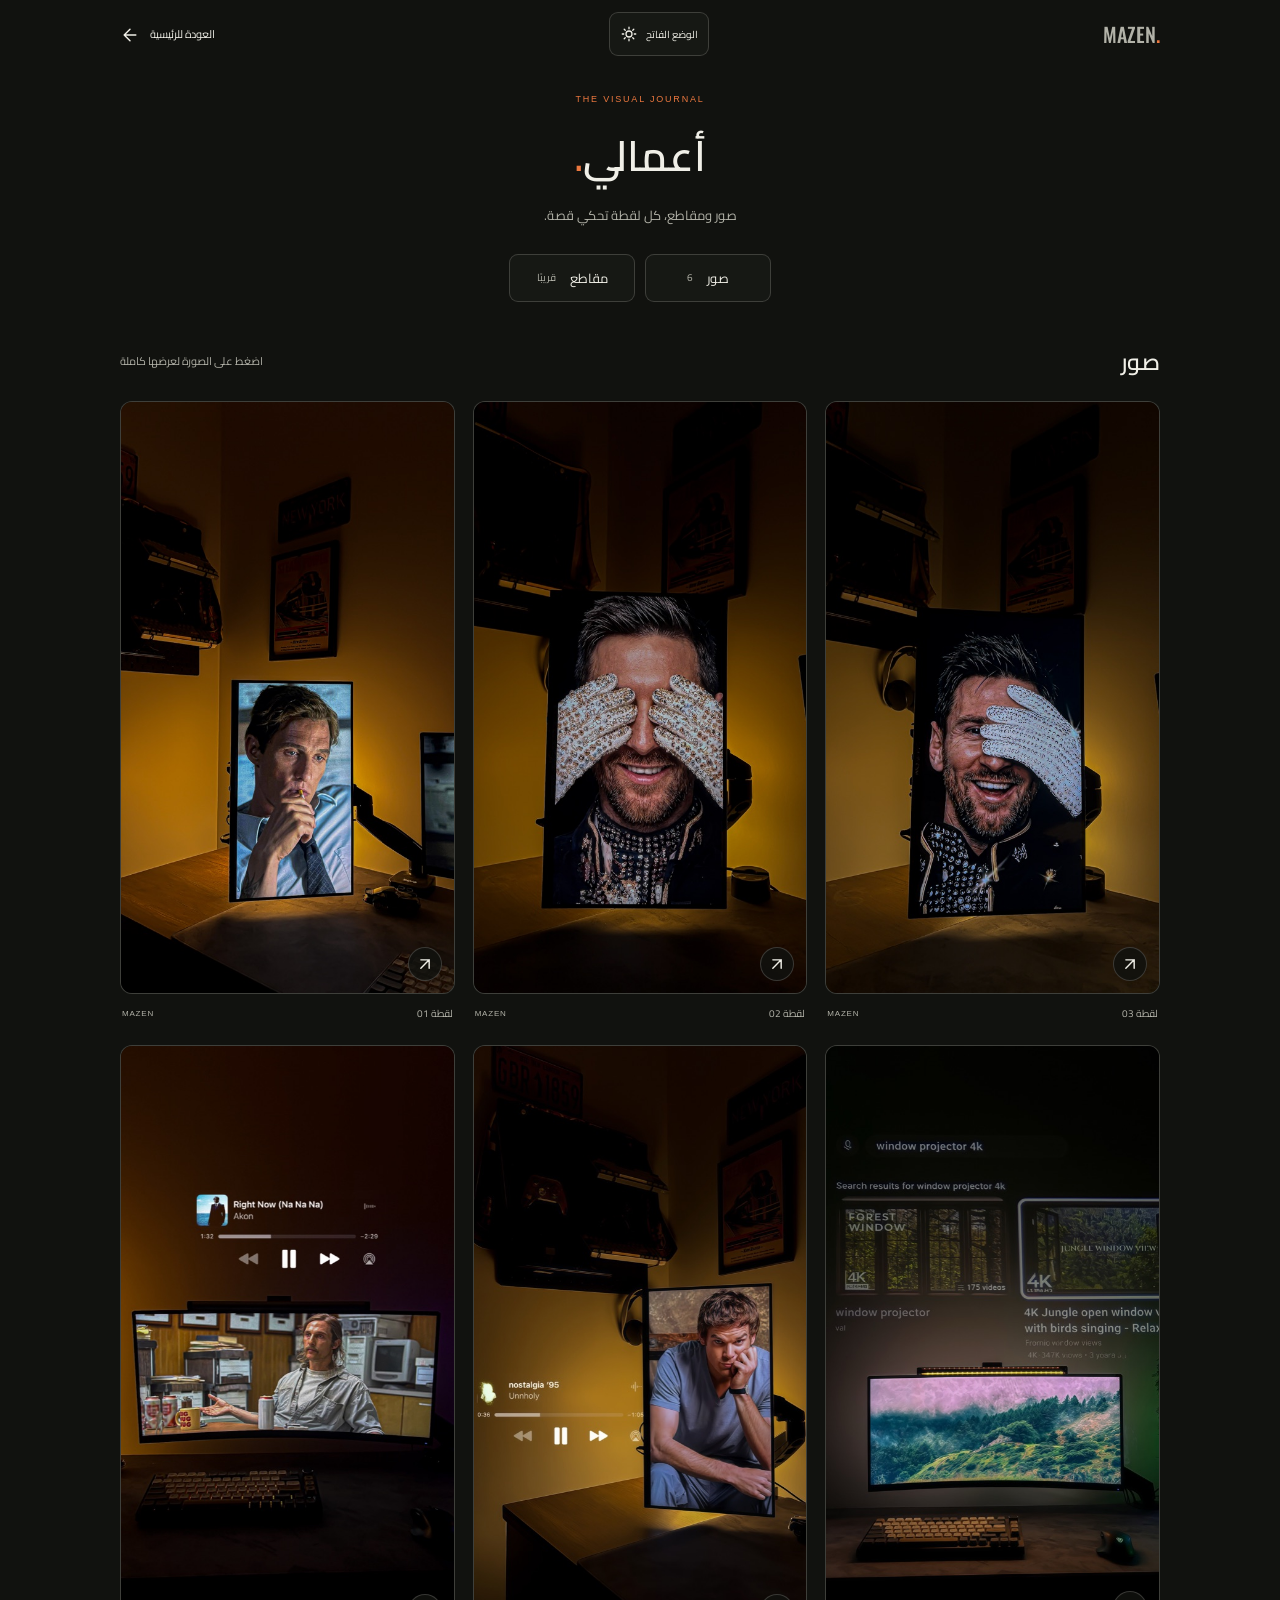
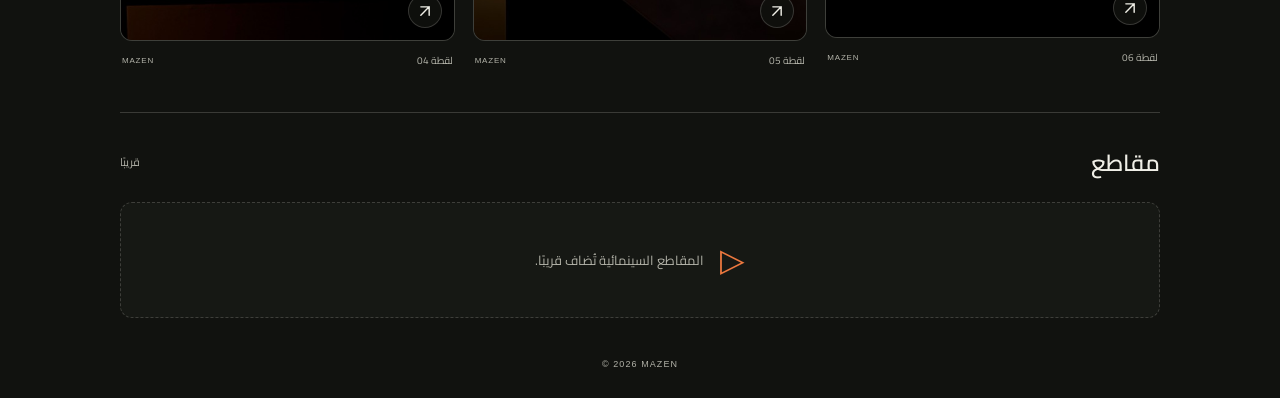
==== commit 18ae0ad7: "Refine mobile arrows and typography and add theme switcher" ====
--- a/portfolio.html
+++ b/portfolio.html
@@ -14,6 +14,7 @@
     <link rel="preconnect" href="https://fonts.gstatic.com" crossorigin>
     <link href="https://fonts.googleapis.com/css2?family=Cairo:wght@400;500;600;700&amp;family=Oswald:wght@400;500;600&amp;display=swap" rel="stylesheet">
     <link rel="stylesheet" href="https://cdnjs.cloudflare.com/ajax/libs/font-awesome/6.7.2/css/all.min.css">
+    <script src="theme.js"></script>
     <link rel="stylesheet" href="shared.css">
     <link rel="stylesheet" href="portfolio.css">
     <script async src="https://www.googletagmanager.com/gtag/js?id=G-72DHX7QHQP"></script>
@@ -29,7 +30,8 @@
     <a class="skip-link" href="#main">تخطّ إلى المحتوى</a>
     <div class="page-shell portfolio-shell">
         <header class="top-bar">
-            <a class="back-link" href="index.html"><span aria-hidden="true">←</span> العودة للرئيسية</a>
+            <a class="back-link" href="index.html"><span aria-hidden="true"><svg class="ui-icon" viewBox="0 0 24 24" fill="none" stroke="currentColor" stroke-width="1.7" stroke-linecap="round" stroke-linejoin="round" aria-hidden="true" focusable="false"><path d="M19 12H5m7-7-7 7 7 7"/></svg></span> العودة للرئيسية</a>
+            <button class="theme-toggle" type="button" hidden aria-label="تفعيل الوضع الفاتح"><svg class="ui-icon" viewBox="0 0 24 24" fill="none" stroke="currentColor" stroke-width="1.7" stroke-linecap="round" stroke-linejoin="round" aria-hidden="true" focusable="false"><path d="M16 12a4 4 0 1 1-8 0 4 4 0 0 1 8 0M12 3v2m0 14v2M3 12h2m14 0h2M5.6 5.6 7 7m10 10 1.4 1.4M5.6 18.4 7 17M17 7l1.4-1.4"/></svg><span class="theme-label">الوضع الفاتح</span></button>
             <span class="small-wordmark" lang="en">MAZEN<span class="brand-dot">.</span></span>
         </header>
         <main id="main" class="portfolio-main">
@@ -48,42 +50,42 @@
                     <figure class="photo-card">
                         <a class="photo-link" href="assets/images/portfolio/photo-01-large.jpg" data-photo aria-label="تكبير الصورة 1: ركن مكتب بإضاءة دافئة وشاشة عمودية تعرض مشهدًا سينمائيًا">
                             <img src="assets/images/portfolio/photo-01-thumb.jpg" alt="ركن مكتب بإضاءة دافئة وشاشة عمودية تعرض مشهدًا سينمائيًا" width="540" height="960" loading="eager" decoding="async">
-                            <span class="photo-zoom" aria-hidden="true">↗</span>
+                            <span class="photo-zoom" aria-hidden="true"><svg class="ui-icon" viewBox="0 0 24 24" fill="none" stroke="currentColor" stroke-width="1.7" stroke-linecap="round" stroke-linejoin="round" aria-hidden="true" focusable="false"><path d="M7 17 17 7M7 7h10v10"/></svg></span>
                         </a>
                         <figcaption><span>لقطة 01</span><span lang="en">MAZEN</span></figcaption>
                     </figure>
                     <figure class="photo-card">
                         <a class="photo-link" href="assets/images/portfolio/photo-02-large.jpg" data-photo aria-label="تكبير الصورة 2: شاشة عمودية تعرض بورتريه بقفازين لامعين أمام العينين">
                             <img src="assets/images/portfolio/photo-02-thumb.jpg" alt="شاشة عمودية تعرض بورتريه بقفازين لامعين أمام العينين" width="540" height="960" loading="lazy" decoding="async">
-                            <span class="photo-zoom" aria-hidden="true">↗</span>
+                            <span class="photo-zoom" aria-hidden="true"><svg class="ui-icon" viewBox="0 0 24 24" fill="none" stroke="currentColor" stroke-width="1.7" stroke-linecap="round" stroke-linejoin="round" aria-hidden="true" focusable="false"><path d="M7 17 17 7M7 7h10v10"/></svg></span>
                         </a>
                         <figcaption><span>لقطة 02</span><span lang="en">MAZEN</span></figcaption>
                     </figure>
                     <figure class="photo-card">
                         <a class="photo-link" href="assets/images/portfolio/photo-03-large.jpg" data-photo aria-label="تكبير الصورة 3: لقطة لشاشة عمودية تعرض بورتريه بقفاز لامع أمام إحدى العينين">
                             <img src="assets/images/portfolio/photo-03-thumb.jpg" alt="لقطة لشاشة عمودية تعرض بورتريه بقفاز لامع أمام إحدى العينين" width="540" height="960" loading="lazy" decoding="async">
-                            <span class="photo-zoom" aria-hidden="true">↗</span>
+                            <span class="photo-zoom" aria-hidden="true"><svg class="ui-icon" viewBox="0 0 24 24" fill="none" stroke="currentColor" stroke-width="1.7" stroke-linecap="round" stroke-linejoin="round" aria-hidden="true" focusable="false"><path d="M7 17 17 7M7 7h10v10"/></svg></span>
                         </a>
                         <figcaption><span>لقطة 03</span><span lang="en">MAZEN</span></figcaption>
                     </figure>
                     <figure class="photo-card">
                         <a class="photo-link" href="assets/images/portfolio/photo-04-large.jpg" data-photo aria-label="تكبير الصورة 4: شاشة عريضة تعرض مشهدًا سينمائيًا مع عرض موسيقي على الجدار">
                             <img src="assets/images/portfolio/photo-04-thumb.jpg" alt="شاشة عريضة تعرض مشهدًا سينمائيًا مع عرض موسيقي على الجدار" width="538" height="960" loading="lazy" decoding="async">
-                            <span class="photo-zoom" aria-hidden="true">↗</span>
+                            <span class="photo-zoom" aria-hidden="true"><svg class="ui-icon" viewBox="0 0 24 24" fill="none" stroke="currentColor" stroke-width="1.7" stroke-linecap="round" stroke-linejoin="round" aria-hidden="true" focusable="false"><path d="M7 17 17 7M7 7h10v10"/></svg></span>
                         </a>
                         <figcaption><span>لقطة 04</span><span lang="en">MAZEN</span></figcaption>
                     </figure>
                     <figure class="photo-card">
                         <a class="photo-link" href="assets/images/portfolio/photo-05-large.jpg" data-photo aria-label="تكبير الصورة 5: ركن مكتب بإضاءة ذهبية وشاشة عمودية مع عرض موسيقي على الجدار">
                             <img src="assets/images/portfolio/photo-05-thumb.jpg" alt="ركن مكتب بإضاءة ذهبية وشاشة عمودية مع عرض موسيقي على الجدار" width="538" height="960" loading="lazy" decoding="async">
-                            <span class="photo-zoom" aria-hidden="true">↗</span>
+                            <span class="photo-zoom" aria-hidden="true"><svg class="ui-icon" viewBox="0 0 24 24" fill="none" stroke="currentColor" stroke-width="1.7" stroke-linecap="round" stroke-linejoin="round" aria-hidden="true" focusable="false"><path d="M7 17 17 7M7 7h10v10"/></svg></span>
                         </a>
                         <figcaption><span>لقطة 05</span><span lang="en">MAZEN</span></figcaption>
                     </figure>
                     <figure class="photo-card">
                         <a class="photo-link" href="assets/images/portfolio/photo-06-large.jpg" data-photo aria-label="تكبير الصورة 6: شاشة عريضة تعرض جبالًا خضراء وضبابًا مع إسقاط على الجدار">
                             <img src="assets/images/portfolio/photo-06-thumb.jpg" alt="شاشة عريضة تعرض جبالًا خضراء وضبابًا مع إسقاط على الجدار" width="540" height="960" loading="lazy" decoding="async">
-                            <span class="photo-zoom" aria-hidden="true">↗</span>
+                            <span class="photo-zoom" aria-hidden="true"><svg class="ui-icon" viewBox="0 0 24 24" fill="none" stroke="currentColor" stroke-width="1.7" stroke-linecap="round" stroke-linejoin="round" aria-hidden="true" focusable="false"><path d="M7 17 17 7M7 7h10v10"/></svg></span>
                         </a>
                         <figcaption><span>لقطة 06</span><span lang="en">MAZEN</span></figcaption>
                     </figure>
@@ -100,9 +102,9 @@
         <div class="viewer-toolbar"><p id="viewer-counter" aria-live="polite" dir="rtl"></p><button class="viewer-close" type="button" aria-label="إغلاق عارض الصور" autofocus>إغلاق <span aria-hidden="true">×</span></button></div>
         <div class="viewer-stage"><img class="viewer-image" alt=""></div>
         <div class="viewer-footer">
-            <button class="viewer-prev" type="button" aria-label="الصورة السابقة">←</button>
+            <button class="viewer-prev" type="button" aria-label="الصورة السابقة"><svg class="ui-icon" viewBox="0 0 24 24" fill="none" stroke="currentColor" stroke-width="1.7" stroke-linecap="round" stroke-linejoin="round" aria-hidden="true" focusable="false"><path d="M19 12H5m7-7-7 7 7 7"/></svg></button>
             <p id="viewer-caption" dir="rtl"></p>
-            <button class="viewer-next" type="button" aria-label="الصورة التالية">→</button>
+            <button class="viewer-next" type="button" aria-label="الصورة التالية"><svg class="ui-icon" viewBox="0 0 24 24" fill="none" stroke="currentColor" stroke-width="1.7" stroke-linecap="round" stroke-linejoin="round" aria-hidden="true" focusable="false"><path d="M5 12h14m-7-7 7 7-7 7"/></svg></button>
         </div>
     </dialog>
 </body>
--- a/shared.css
+++ b/shared.css
@@ -5,6 +5,12 @@
     --muted: #b2b2a8;
     --accent: #ec783f;
     --line: rgba(240,239,231,.18);
+    --surface: #161814;
+    --surface-hover: #24261e;
+    --work-surface: #251b13;
+    --icon-surface: rgba(240,239,231,.055);
+    --button-ink: #151610;
+    --button-hover: #fa9866;
     --body: 'Cairo', Arial, sans-serif;
     --display: 'Oswald', 'Arial Narrow', sans-serif;
 }
@@ -24,9 +30,9 @@
 .top-bar > span:first-child { display: inline-flex; align-items: center; gap: 7px; }
 .top-bar time { font: 11px Arial, sans-serif; font-variant-numeric: tabular-nums; }
 .status-dot { width: 5px; height: 5px; border-radius: 50%; background: var(--accent); display: inline-block; }
-.button { min-height: 52px; padding: 12px 20px; display: flex; justify-content: space-between; align-items: center; gap: 16px; background: var(--accent); color: #151610; border: 1px solid transparent; border-radius: 10px; font-size: 14px; font-weight: 700; transition: background .2s, transform .2s; }
+.button { min-height: 52px; padding: 12px 20px; display: flex; justify-content: space-between; align-items: center; gap: 16px; background: var(--accent); color: var(--button-ink); border: 1px solid transparent; border-radius: 10px; font-size: 14px; font-weight: 700; transition: background .2s, transform .2s; }
 .button > span:last-child { font: 22px Arial, sans-serif; }
-.button:hover { background: #fa9866; transform: translateY(-2px); }
+.button:hover { background: var(--button-hover); transform: translateY(-2px); }
 .site-footer { margin-top: auto; padding: 28px 0 22px; text-align: center; color: var(--muted); }
 .site-footer small { font: 9px Arial, sans-serif; letter-spacing: .12em; }
 .skip-link { position: fixed; z-index: 10; top: 12px; left: 12px; padding: 12px 20px; background: var(--ink); color: var(--bg); transform: translateY(-180%); }
@@ -35,5 +41,26 @@
 @media (prefers-reduced-motion: reduce) { html { scroll-behavior: auto; } *, *::before, *::after { transition: none !important; animation: none !important; } }
 
 /* Shared film control; also used by the portfolio preview. */
-.motion-toggle { position: absolute; right: 14px; bottom: 16px; z-index: 2; min-height: 44px; padding: 8px 14px; border: 1px solid rgba(240,239,231,.35); border-radius: 8px; background: rgba(17,18,15,.86); color: var(--ink); cursor: pointer; font-size: 11px; }
+.motion-toggle { position: absolute; right: 14px; bottom: 16px; z-index: 2; min-height: 44px; padding: 8px 14px; border: 1px solid rgba(240,239,231,.35); border-radius: 8px; background: rgba(17,18,15,.86); color: #f0efe7; cursor: pointer; font-size: 11px; }
 .motion-toggle:hover { border-color: var(--accent); }
+
+:root[data-theme="light"] {
+    color-scheme: light;
+    --bg: #f4f1e9;
+    --ink: #20231d;
+    --muted: #62655b;
+    --accent: #a9471b;
+    --line: rgba(32,35,29,.2);
+    --surface: #fffdf7;
+    --surface-hover: #eae6db;
+    --work-surface: #f5e6d7;
+    --icon-surface: rgba(32,35,29,.06);
+    --button-ink: #ffffff;
+    --button-hover: #913b15;
+}
+.ui-icon { display: inline-block; width: 20px; height: 20px; flex: 0 0 20px; vertical-align: middle; }
+.card-arrow, .photo-zoom, .section-note > span { line-height: 1; }
+.theme-toggle { display: inline-flex; align-items: center; justify-content: center; gap: 8px; min-width: 44px; min-height: 44px; padding: 8px 10px; border: 1px solid var(--line); border-radius: 9px; background: var(--surface); color: var(--ink); cursor: pointer; font-size: 10px; }
+.theme-toggle:hover { border-color: var(--accent); }
+.theme-toggle .ui-icon { width: 18px; height: 18px; flex-basis: 18px; }
+@media (max-width: 660px) { .theme-label { display: none; } }
--- a/portfolio.css
+++ b/portfolio.css
@@ -1,14 +1,14 @@
 .portfolio-shell { width: min(100% - 48px, 1040px); }
 .back-link { display: inline-flex; align-items: center; gap: 10px; min-height: 44px; color: var(--ink); }
 .back-link:hover { color: var(--accent); }
-.small-wordmark { font: 500 24px var(--display); }
+.small-wordmark { font: 500 20px var(--display); }
 .portfolio-main { padding-top: 26px; }
 .portfolio-heading { text-align: center; }
 .portfolio-label { color: var(--accent); font: 9px Arial, sans-serif; letter-spacing: .2em; }
 .portfolio-heading h1 { margin-top: 12px; font-size: 42px; font-weight: 600; }
 .portfolio-description { margin-top: 8px; color: var(--muted); font-size: 13px; line-height: 1.9; }
 .portfolio-sections { display: flex; justify-content: center; gap: 10px; margin: 26px 0 38px; }
-.portfolio-sections a { display: inline-flex; gap: 14px; align-items: center; justify-content: center; min-height: 48px; min-width: 126px; padding: 10px 18px; border: 1px solid var(--line); border-radius: 9px; background: #191b16; font-size: 13px; }
+.portfolio-sections a { display: inline-flex; gap: 14px; align-items: center; justify-content: center; min-height: 48px; min-width: 126px; padding: 10px 18px; border: 1px solid var(--line); border-radius: 9px; background: var(--surface); font-size: 13px; }
 .portfolio-sections a:hover { border-color: var(--accent); }
 .portfolio-sections a span { color: var(--muted); font-size: 10px; }
 .gallery-section, .videos-section { scroll-margin-top: 24px; }
@@ -17,23 +17,23 @@
 .section-heading p, .coming-label { color: var(--muted); font-size: 11px; }
 .photo-grid { display: grid; grid-template-columns: repeat(3, minmax(0, 1fr)); gap: 22px 18px; }
 .photo-card { margin: 0; min-width: 0; }
-.photo-link { position: relative; display: block; border: 1px solid var(--line); border-radius: 12px; overflow: hidden; background: #191b16; }
+.photo-link { position: relative; display: block; border: 1px solid var(--line); border-radius: 12px; overflow: hidden; background: var(--surface); }
 .photo-link img { width: 100%; height: auto; }
 .photo-link:hover { border-color: var(--accent); }
 .photo-link:focus-visible { outline-offset: 4px; }
-.photo-zoom { position: absolute; bottom: 12px; right: 12px; display: grid; place-items: center; width: 34px; height: 34px; border: 1px solid var(--line); border-radius: 50%; background: rgba(17,18,15,.85); color: var(--ink); font: 20px Arial, sans-serif; }
+.photo-zoom { position: absolute; bottom: 12px; right: 12px; display: grid; place-items: center; width: 34px; height: 34px; border: 1px solid var(--line); border-radius: 50%; background: rgba(17,18,15,.85); color: #f0efe7; font: 20px Arial, sans-serif; }
 .photo-card figcaption { display: flex; justify-content: space-between; align-items: center; gap: 8px; padding: 10px 2px 0; color: var(--muted); font-size: 10px; direction: rtl; }
 .photo-card figcaption [lang='en'] { font: 8px Arial, sans-serif; letter-spacing: .1em; }
 .videos-section { margin-top: 42px; border-top: 1px solid var(--line); padding-top: 28px; }
-.videos-empty { display: flex; align-items: center; justify-content: center; gap: 16px; padding: 38px 20px; border: 1px dashed var(--line); border-radius: 12px; background: #161814; color: var(--muted); text-align: center; font-size: 13px; }
+.videos-empty { display: flex; align-items: center; justify-content: center; gap: 16px; padding: 38px 20px; border: 1px dashed var(--line); border-radius: 12px; background: var(--surface); color: var(--muted); text-align: center; font-size: 13px; }
 .play-mark { font: 32px Arial, sans-serif; color: var(--accent); }
 /* Native modal keeps keyboard focus inside and supports Escape to close. */
 body.viewer-open { overflow: hidden; }
-.photo-dialog { width: min(calc(100% - 24px), 1000px); max-width: none; max-height: calc(100vh - 24px); max-height: calc(100dvh - 24px); padding: 16px; border: 1px solid var(--line); border-radius: 14px; background: #11120f; color: var(--ink); }
+.photo-dialog { width: min(calc(100% - 24px), 1000px); max-width: none; max-height: calc(100vh - 24px); max-height: calc(100dvh - 24px); padding: 16px; border: 1px solid var(--line); border-radius: 14px; background: var(--bg); color: var(--ink); }
 .photo-dialog::backdrop { background: rgba(0,0,0,.92); }
 .viewer-toolbar { display: flex; align-items: center; justify-content: space-between; gap: 16px; margin-bottom: 12px; }
 #viewer-counter { font-size: 12px; color: var(--muted); }
-.viewer-close, .viewer-prev, .viewer-next { min-width: 44px; min-height: 44px; border: 1px solid var(--line); border-radius: 8px; color: var(--ink); background: #20221c; cursor: pointer; }
+.viewer-close, .viewer-prev, .viewer-next { min-width: 44px; min-height: 44px; border: 1px solid var(--line); border-radius: 8px; color: var(--ink); background: var(--surface-hover); cursor: pointer; }
 .viewer-close { display: flex; align-items: center; gap: 15px; padding: 8px 14px; font-size: 12px; }
 .viewer-close span { font: 24px Arial, sans-serif; }
 .viewer-prev, .viewer-next { font: 22px Arial, sans-serif; }
@@ -62,3 +62,5 @@
     .viewer-toolbar { margin-bottom: 6px; }
     .viewer-footer { margin-top: 6px; }
 }
+
+.viewer-prev, .viewer-next { display: grid; place-items: center; }
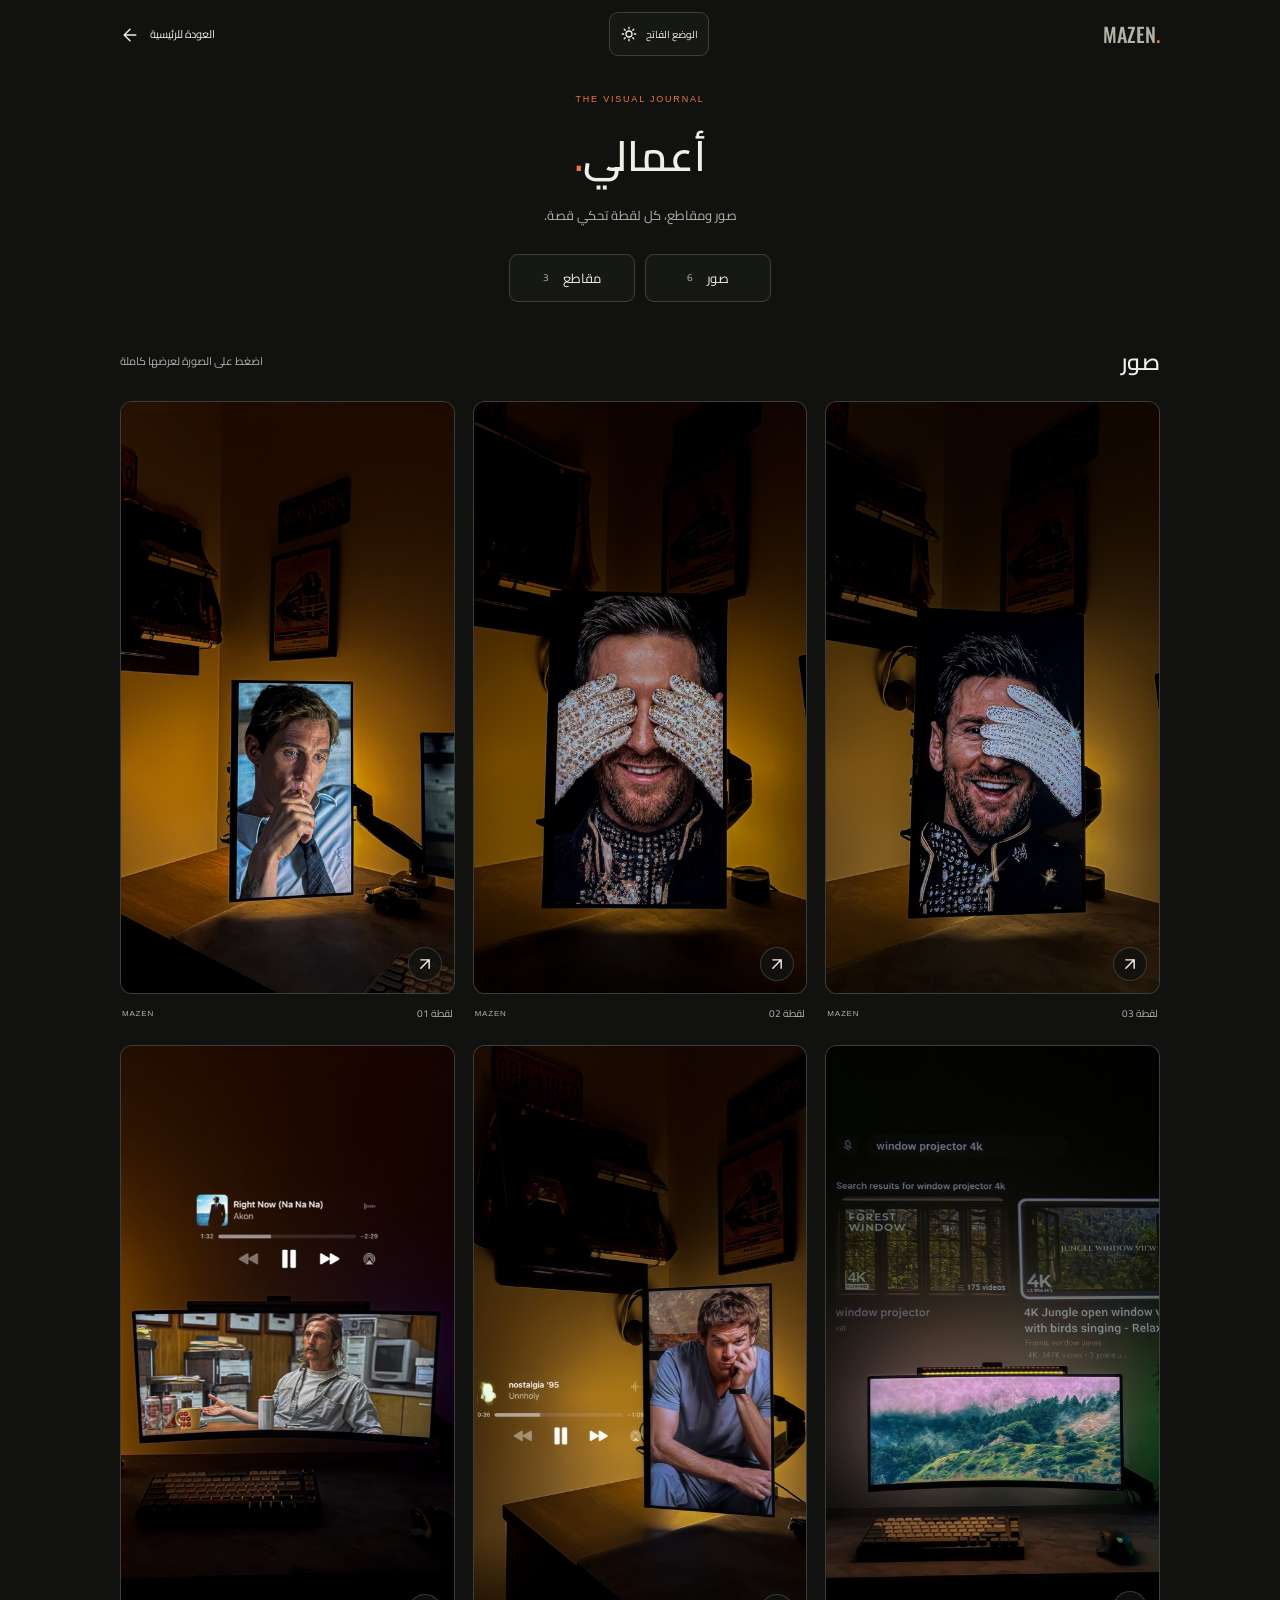
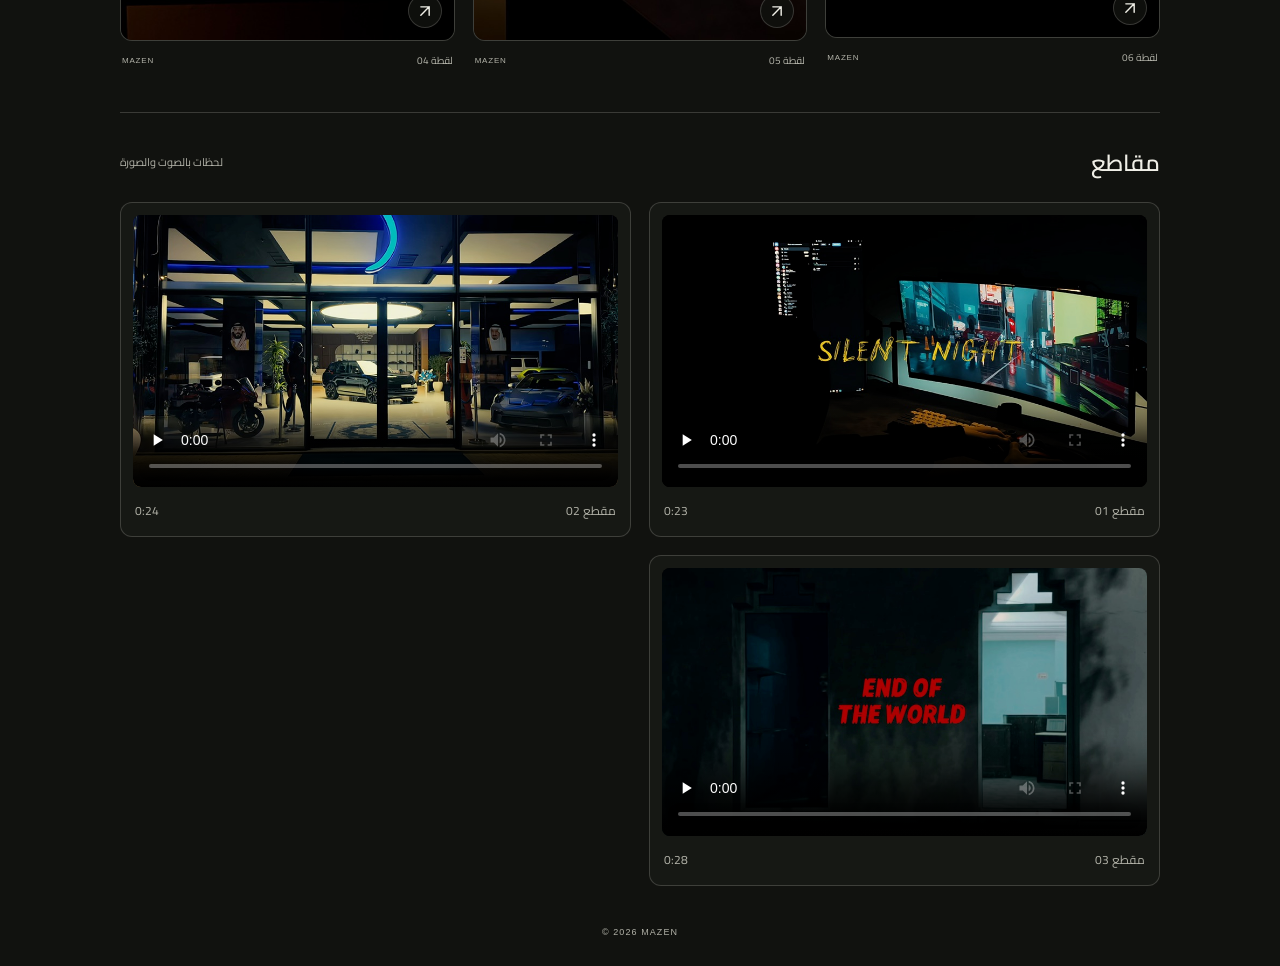
==== commit 832e5efb: "Add three portfolio videos with audio and responsive playback" ====
--- a/portfolio.html
+++ b/portfolio.html
@@ -42,7 +42,7 @@
             </header>
             <nav class="portfolio-sections" aria-label="أقسام الأعمال" dir="rtl">
                 <a href="#photos">صور <span>6</span></a>
-                <a href="#videos">مقاطع <span>قريبًا</span></a>
+                <a href="#videos">مقاطع <span>3</span></a>
             </nav>
             <section id="photos" class="gallery-section" aria-labelledby="photos-title">
                 <div class="section-heading" dir="rtl"><h2 id="photos-title">صور</h2><p>اضغط على الصورة لعرضها كاملة</p></div>
@@ -92,8 +92,30 @@
                 </div>
             </section>
             <section id="videos" class="videos-section" aria-labelledby="videos-title" dir="rtl">
-                <div class="section-heading"><h2 id="videos-title">مقاطع</h2><span class="coming-label">قريبًا</span></div>
-                <div class="videos-empty"><span class="play-mark" aria-hidden="true">▷</span><p>المقاطع السينمائية تُضاف قريبًا.</p></div>
+                <div class="section-heading"><h2 id="videos-title">مقاطع</h2><p>لحظات بالصوت والصورة</p></div>
+                <div class="video-grid">
+                <figure class="video-card">
+                    <video controls playsinline preload="none" width="1280" height="720" poster="assets/images/portfolio/video-01-poster.jpg" aria-label="مقطع 01 — تصوير سينمائي لركن المكتب">
+                        <source src="assets/video/portfolio-01.mp4" type="video/mp4">
+                        متصفحك لا يدعم تشغيل الفيديو. <a href="assets/video/portfolio-01.mp4">افتح المقطع مباشرة</a>.
+                    </video>
+                    <figcaption><span>مقطع 01</span><span dir="ltr">0:23</span></figcaption>
+                </figure>
+                <figure class="video-card">
+                    <video controls playsinline preload="none" width="1280" height="720" poster="assets/images/portfolio/video-02-poster.jpg" aria-label="مقطع 02 — تصوير سينمائي لمعرض سيارات">
+                        <source src="assets/video/portfolio-02.mp4" type="video/mp4">
+                        متصفحك لا يدعم تشغيل الفيديو. <a href="assets/video/portfolio-02.mp4">افتح المقطع مباشرة</a>.
+                    </video>
+                    <figcaption><span>مقطع 02</span><span dir="ltr">0:24</span></figcaption>
+                </figure>
+                <figure class="video-card">
+                    <video controls playsinline preload="none" width="1280" height="708" poster="assets/images/portfolio/video-03-poster.jpg" aria-label="مقطع 03 — مشاهد سينمائية">
+                        <source src="assets/video/portfolio-03.mp4" type="video/mp4">
+                        متصفحك لا يدعم تشغيل الفيديو. <a href="assets/video/portfolio-03.mp4">افتح المقطع مباشرة</a>.
+                    </video>
+                    <figcaption><span>مقطع 03</span><span dir="ltr">0:28</span></figcaption>
+                </figure>
+                </div>
             </section>
         </main>
         <footer class="site-footer"><small lang="en">© 2026 MAZEN</small></footer>
--- a/portfolio.css
+++ b/portfolio.css
@@ -14,7 +14,7 @@
 .gallery-section, .videos-section { scroll-margin-top: 24px; }
 .section-heading { display: flex; align-items: center; justify-content: space-between; gap: 16px; margin-bottom: 18px; }
 .section-heading h2 { font-size: 23px; font-weight: 600; }
-.section-heading p, .coming-label { color: var(--muted); font-size: 11px; }
+.section-heading p { color: var(--muted); font-size: 11px; }
 .photo-grid { display: grid; grid-template-columns: repeat(3, minmax(0, 1fr)); gap: 22px 18px; }
 .photo-card { margin: 0; min-width: 0; }
 .photo-link { position: relative; display: block; border: 1px solid var(--line); border-radius: 12px; overflow: hidden; background: var(--surface); }
@@ -25,8 +25,6 @@
 .photo-card figcaption { display: flex; justify-content: space-between; align-items: center; gap: 8px; padding: 10px 2px 0; color: var(--muted); font-size: 10px; direction: rtl; }
 .photo-card figcaption [lang='en'] { font: 8px Arial, sans-serif; letter-spacing: .1em; }
 .videos-section { margin-top: 42px; border-top: 1px solid var(--line); padding-top: 28px; }
-.videos-empty { display: flex; align-items: center; justify-content: center; gap: 16px; padding: 38px 20px; border: 1px dashed var(--line); border-radius: 12px; background: var(--surface); color: var(--muted); text-align: center; font-size: 13px; }
-.play-mark { font: 32px Arial, sans-serif; color: var(--accent); }
 /* Native modal keeps keyboard focus inside and supports Escape to close. */
 body.viewer-open { overflow: hidden; }
 .photo-dialog { width: min(calc(100% - 24px), 1000px); max-width: none; max-height: calc(100vh - 24px); max-height: calc(100dvh - 24px); padding: 16px; border: 1px solid var(--line); border-radius: 14px; background: var(--bg); color: var(--ink); }
@@ -64,3 +62,12 @@
 }
 
 .viewer-prev, .viewer-next { display: grid; place-items: center; }
+
+.video-card { margin: 0; padding: 12px; border: 1px solid var(--line); border-radius: 12px; background: var(--surface); }
+.video-card video { display: block; width: 100%; height: auto; border-radius: 8px; background: #000; object-fit: contain; direction: ltr; }
+.video-card figcaption { display: flex; justify-content: space-between; gap: 12px; padding: 12px 2px 2px; color: var(--muted); font-size: 12px; }
+@media (max-width: 700px) { .video-card { padding: 8px; } }
+
+.video-grid { display: grid; grid-template-columns: repeat(2, minmax(0, 1fr)); gap: 18px; }
+.video-grid .video-card { min-width: 0; }
+@media (max-width: 700px) { .video-grid { grid-template-columns: 1fr; gap: 16px; } }
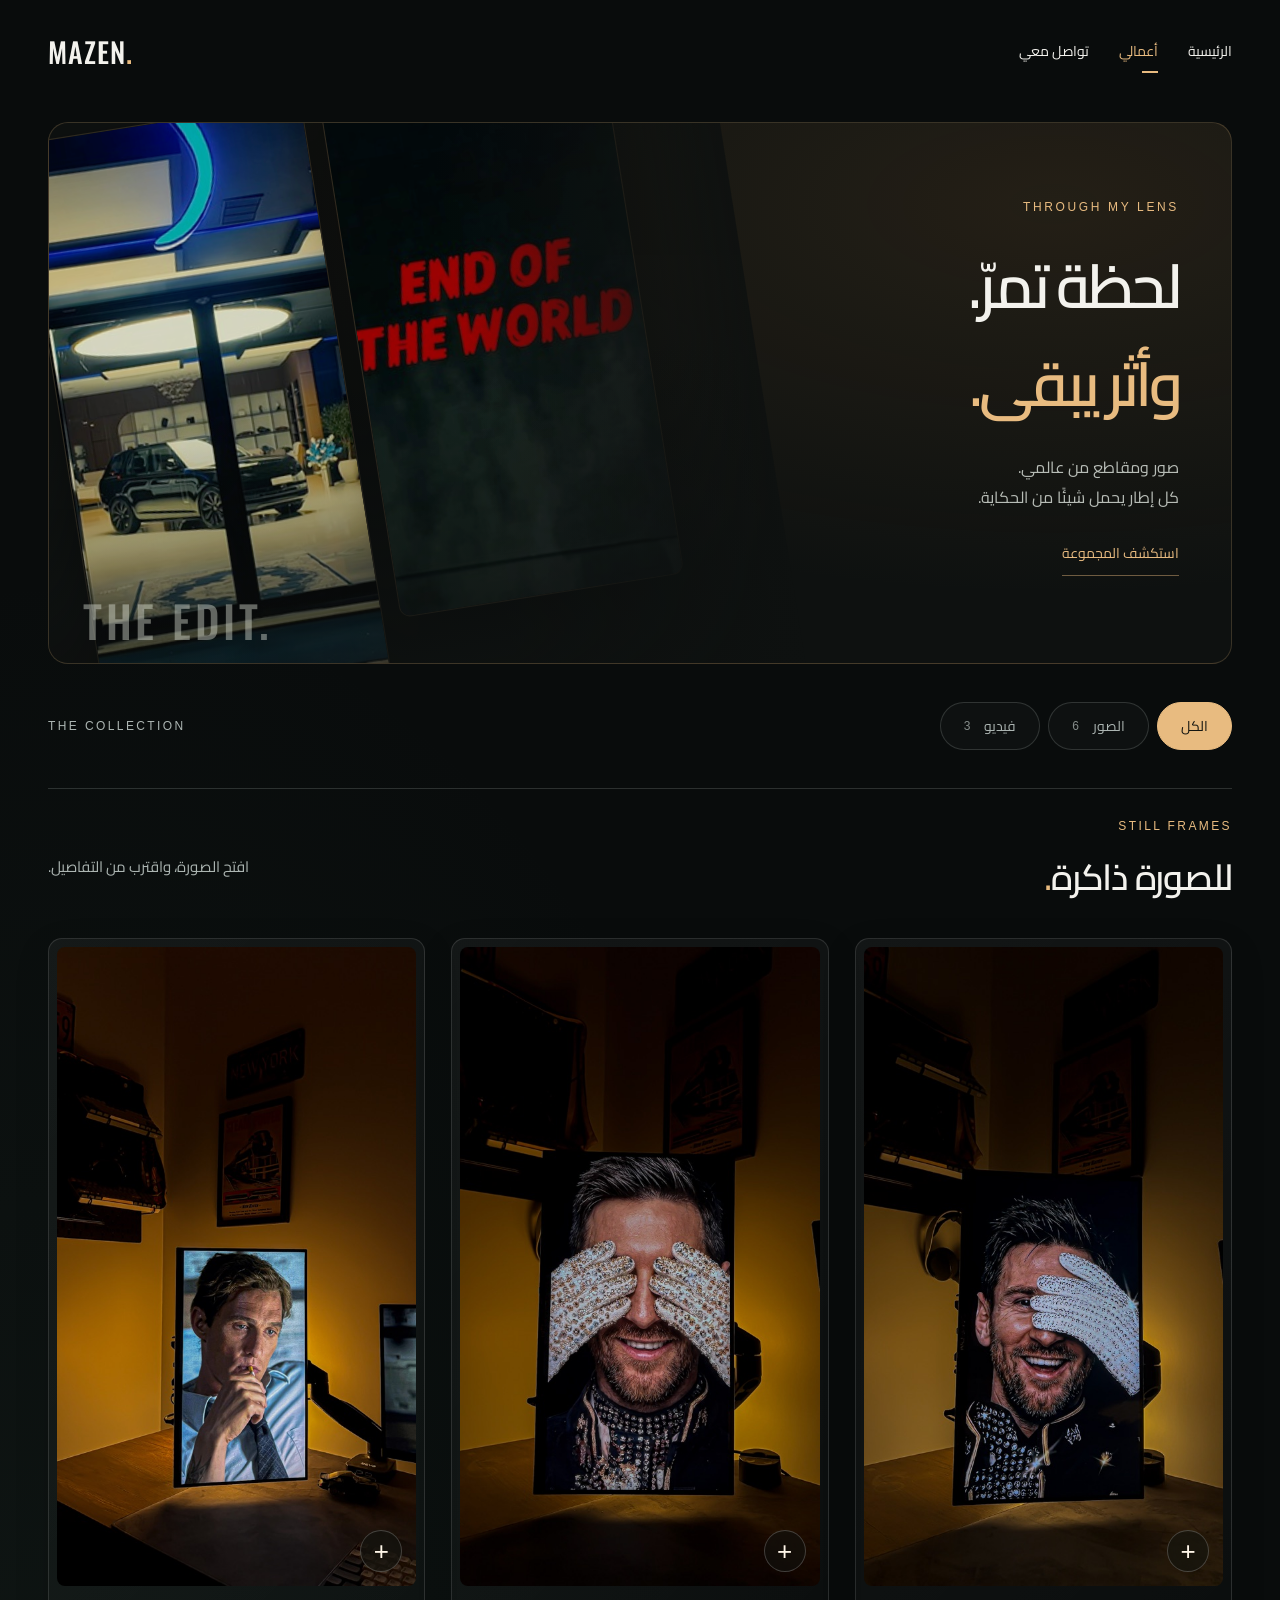
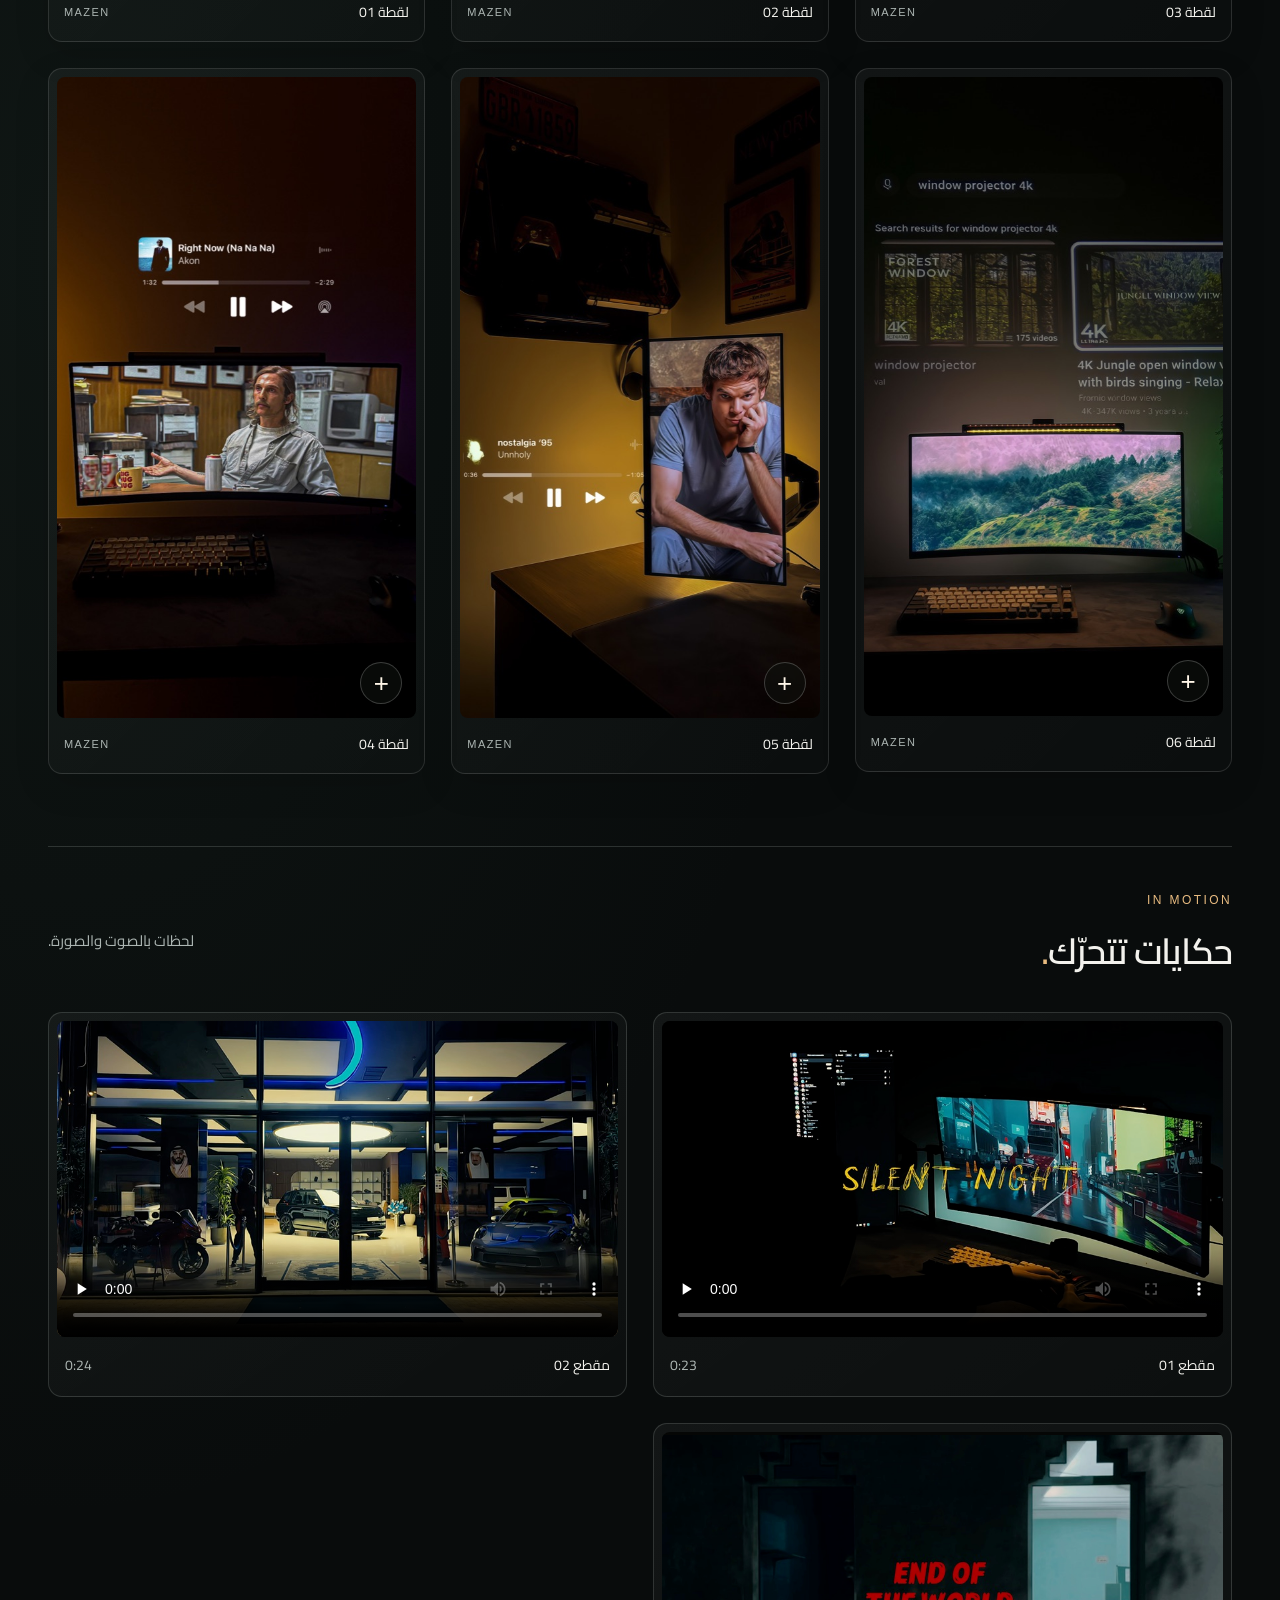
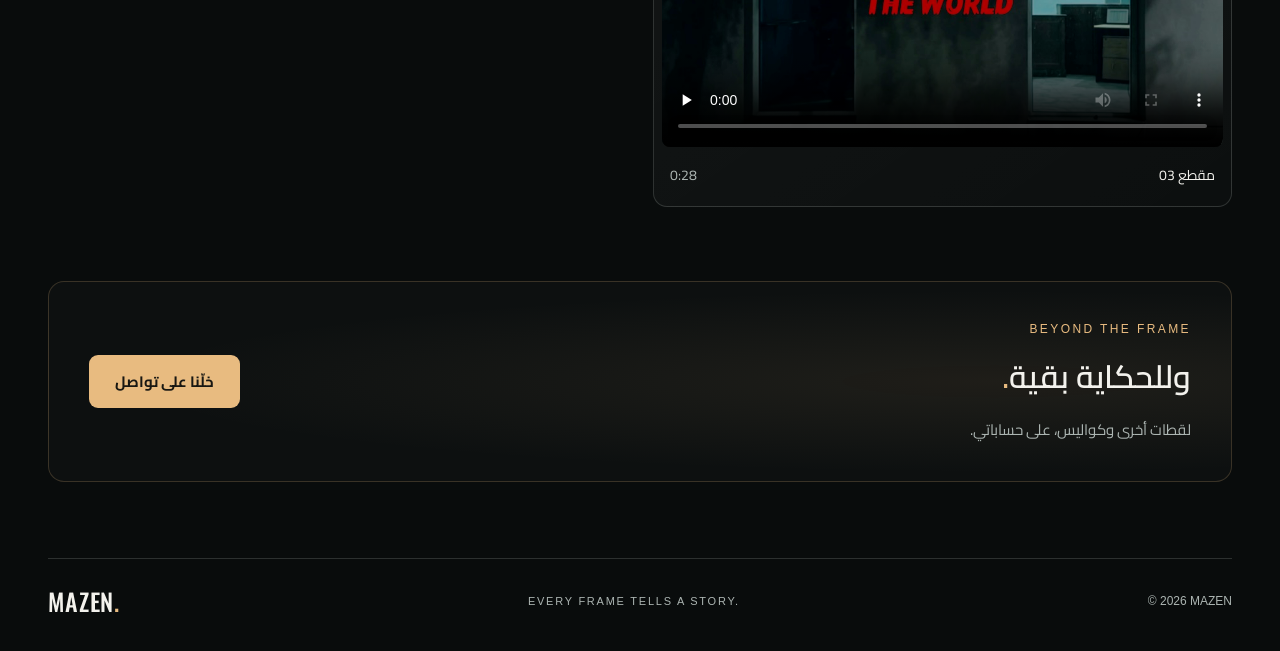
==== commit 22a67c16: "Refresh cinematic portfolio with dark glass design" ====
--- a/portfolio.html
+++ b/portfolio.html
@@ -1,9 +1,9 @@
 <!DOCTYPE html>
-<html lang="ar">
+<html lang="ar" data-theme="dark">
 <head>
     <meta charset="UTF-8">
     <meta name="viewport" content="width=device-width, initial-scale=1.0">
-    <meta name="theme-color" content="#11120f">
+    <meta name="theme-color" content="#0b0e0e">
     <meta name="description" content="مازن — كل لقطة تحكي قصة. تصوير سينمائي وتوثيق اللحظات من أبها، السعودية.">
     <meta property="og:title" content="MAZEN — Every Frame Tells a Story">
     <meta property="og:description" content="كل لقطة تحكي قصة. أوثق اللحظات.">
@@ -14,9 +14,8 @@
     <link rel="preconnect" href="https://fonts.gstatic.com" crossorigin>
     <link href="https://fonts.googleapis.com/css2?family=Cairo:wght@400;500;600;700&amp;family=Oswald:wght@400;500;600&amp;display=swap" rel="stylesheet">
     <link rel="stylesheet" href="https://cdnjs.cloudflare.com/ajax/libs/font-awesome/6.7.2/css/all.min.css">
-    <script src="theme.js"></script>
-    <link rel="stylesheet" href="shared.css">
-    <link rel="stylesheet" href="portfolio.css">
+    <link rel="stylesheet" href="shared.css?v=20261120-clean">
+    <link rel="stylesheet" href="portfolio.css?v=20261120-clean">
     <script async src="https://www.googletagmanager.com/gtag/js?id=G-72DHX7QHQP"></script>
     <script>
         window.dataLayer = window.dataLayer || [];
@@ -24,75 +23,73 @@
         gtag('js', new Date());
         gtag('config', 'G-72DHX7QHQP');
     </script>
-    <script src="portfolio.js" defer></script>
+    <script src="portfolio.js?v=20261120-clean" defer></script>
+    <script src="gallery-filters.js?v=20261120-clean" defer></script>
 </head>
 <body>
     <a class="skip-link" href="#main">تخطّ إلى المحتوى</a>
     <div class="page-shell portfolio-shell">
-        <header class="top-bar">
-            <a class="back-link" href="index.html"><span aria-hidden="true"><svg class="ui-icon" viewBox="0 0 24 24" fill="none" stroke="currentColor" stroke-width="1.7" stroke-linecap="round" stroke-linejoin="round" aria-hidden="true" focusable="false"><path d="M19 12H5m7-7-7 7 7 7"/></svg></span> العودة للرئيسية</a>
-            <button class="theme-toggle" type="button" hidden aria-label="تفعيل الوضع الفاتح"><svg class="ui-icon" viewBox="0 0 24 24" fill="none" stroke="currentColor" stroke-width="1.7" stroke-linecap="round" stroke-linejoin="round" aria-hidden="true" focusable="false"><path d="M16 12a4 4 0 1 1-8 0 4 4 0 0 1 8 0M12 3v2m0 14v2M3 12h2m14 0h2M5.6 5.6 7 7m10 10 1.4 1.4M5.6 18.4 7 17M17 7l1.4-1.4"/></svg><span class="theme-label">الوضع الفاتح</span></button>
-            <span class="small-wordmark" lang="en">MAZEN<span class="brand-dot">.</span></span>
-        </header>
+        <header class="home-header"><a class="wordmark" href="index.html" lang="en" aria-label="مازن — الرئيسية">MAZEN<span class="brand-dot">.</span></a><nav class="header-links" aria-label="التنقل الرئيسي" dir="rtl"><a href="index.html">الرئيسية</a><a href="portfolio.html" aria-current="page">أعمالي</a><a href="index.html#connect">تواصل معي</a></nav></header>
         <main id="main" class="portfolio-main">
-            <header class="portfolio-heading" dir="rtl">
-                <p class="portfolio-label" lang="en">THE VISUAL JOURNAL</p>
-                <h1>أعمالي<span class="brand-dot">.</span></h1>
-                <p class="portfolio-description">صور ومقاطع، كل لقطة تحكي قصة.</p>
+            <header class="portfolio-heading">
+                <div class="portfolio-hero-art" aria-hidden="true"><img src="assets/images/portfolio/video-02-poster.jpg" alt="" width="1280" height="720" fetchpriority="high"><img src="assets/images/portfolio/video-03-poster.jpg" alt="" width="1280" height="708"></div>
+                <div class="portfolio-hero-copy" dir="rtl"><p class="portfolio-label" lang="en">THROUGH MY LENS</p><h1>لحظة تمرّ.<br><span>وأثر يبقى.</span></h1><p class="portfolio-description">صور ومقاطع من عالمي.<br>كل إطار يحمل شيئًا من الحكاية.</p><a class="portfolio-hero-link" href="#collection">استكشف المجموعة</a></div>
+                <span class="portfolio-hero-signature" lang="en" aria-hidden="true">THE EDIT.</span>
             </header>
-            <nav class="portfolio-sections" aria-label="أقسام الأعمال" dir="rtl">
-                <a href="#photos">صور <span>6</span></a>
-                <a href="#videos">مقاطع <span>3</span></a>
-            </nav>
+            <div class="collection-bar" id="collection"><p class="collection-label" lang="en">THE COLLECTION</p><nav class="portfolio-sections" aria-label="تصفية الأعمال" dir="rtl">
+                <button type="button" data-filter="all" aria-pressed="true" hidden>الكل</button>
+                <a href="#photos" data-filter="photos">الصور <span id="photo-count">6</span></a>
+                <a href="#videos" data-filter="videos">فيديو <span id="video-count">3</span></a>
+            </nav></div>
             <section id="photos" class="gallery-section" aria-labelledby="photos-title">
-                <div class="section-heading" dir="rtl"><h2 id="photos-title">صور</h2><p>اضغط على الصورة لعرضها كاملة</p></div>
-                <div class="photo-grid">
+                <div class="section-heading gallery-heading" dir="rtl"><div><p class="eyebrow" lang="en">STILL FRAMES</p><h2 id="photos-title">للصورة ذاكرة<span class="brand-dot">.</span></h2></div><p>افتح الصورة، واقترب من التفاصيل.</p></div>
+                <p id="works-status" role="status" hidden></p><div class="photo-grid">
                     <figure class="photo-card">
                         <a class="photo-link" href="assets/images/portfolio/photo-01-large.jpg" data-photo aria-label="تكبير الصورة 1: ركن مكتب بإضاءة دافئة وشاشة عمودية تعرض مشهدًا سينمائيًا">
                             <img src="assets/images/portfolio/photo-01-thumb.jpg" alt="ركن مكتب بإضاءة دافئة وشاشة عمودية تعرض مشهدًا سينمائيًا" width="540" height="960" loading="eager" decoding="async">
-                            <span class="photo-zoom" aria-hidden="true"><svg class="ui-icon" viewBox="0 0 24 24" fill="none" stroke="currentColor" stroke-width="1.7" stroke-linecap="round" stroke-linejoin="round" aria-hidden="true" focusable="false"><path d="M7 17 17 7M7 7h10v10"/></svg></span>
+                            <span class="photo-zoom" aria-hidden="true">+</span>
                         </a>
                         <figcaption><span>لقطة 01</span><span lang="en">MAZEN</span></figcaption>
                     </figure>
                     <figure class="photo-card">
                         <a class="photo-link" href="assets/images/portfolio/photo-02-large.jpg" data-photo aria-label="تكبير الصورة 2: شاشة عمودية تعرض بورتريه بقفازين لامعين أمام العينين">
                             <img src="assets/images/portfolio/photo-02-thumb.jpg" alt="شاشة عمودية تعرض بورتريه بقفازين لامعين أمام العينين" width="540" height="960" loading="lazy" decoding="async">
-                            <span class="photo-zoom" aria-hidden="true"><svg class="ui-icon" viewBox="0 0 24 24" fill="none" stroke="currentColor" stroke-width="1.7" stroke-linecap="round" stroke-linejoin="round" aria-hidden="true" focusable="false"><path d="M7 17 17 7M7 7h10v10"/></svg></span>
+                            <span class="photo-zoom" aria-hidden="true">+</span>
                         </a>
                         <figcaption><span>لقطة 02</span><span lang="en">MAZEN</span></figcaption>
                     </figure>
                     <figure class="photo-card">
                         <a class="photo-link" href="assets/images/portfolio/photo-03-large.jpg" data-photo aria-label="تكبير الصورة 3: لقطة لشاشة عمودية تعرض بورتريه بقفاز لامع أمام إحدى العينين">
                             <img src="assets/images/portfolio/photo-03-thumb.jpg" alt="لقطة لشاشة عمودية تعرض بورتريه بقفاز لامع أمام إحدى العينين" width="540" height="960" loading="lazy" decoding="async">
-                            <span class="photo-zoom" aria-hidden="true"><svg class="ui-icon" viewBox="0 0 24 24" fill="none" stroke="currentColor" stroke-width="1.7" stroke-linecap="round" stroke-linejoin="round" aria-hidden="true" focusable="false"><path d="M7 17 17 7M7 7h10v10"/></svg></span>
+                            <span class="photo-zoom" aria-hidden="true">+</span>
                         </a>
                         <figcaption><span>لقطة 03</span><span lang="en">MAZEN</span></figcaption>
                     </figure>
                     <figure class="photo-card">
                         <a class="photo-link" href="assets/images/portfolio/photo-04-large.jpg" data-photo aria-label="تكبير الصورة 4: شاشة عريضة تعرض مشهدًا سينمائيًا مع عرض موسيقي على الجدار">
                             <img src="assets/images/portfolio/photo-04-thumb.jpg" alt="شاشة عريضة تعرض مشهدًا سينمائيًا مع عرض موسيقي على الجدار" width="538" height="960" loading="lazy" decoding="async">
-                            <span class="photo-zoom" aria-hidden="true"><svg class="ui-icon" viewBox="0 0 24 24" fill="none" stroke="currentColor" stroke-width="1.7" stroke-linecap="round" stroke-linejoin="round" aria-hidden="true" focusable="false"><path d="M7 17 17 7M7 7h10v10"/></svg></span>
+                            <span class="photo-zoom" aria-hidden="true">+</span>
                         </a>
                         <figcaption><span>لقطة 04</span><span lang="en">MAZEN</span></figcaption>
                     </figure>
                     <figure class="photo-card">
                         <a class="photo-link" href="assets/images/portfolio/photo-05-large.jpg" data-photo aria-label="تكبير الصورة 5: ركن مكتب بإضاءة ذهبية وشاشة عمودية مع عرض موسيقي على الجدار">
                             <img src="assets/images/portfolio/photo-05-thumb.jpg" alt="ركن مكتب بإضاءة ذهبية وشاشة عمودية مع عرض موسيقي على الجدار" width="538" height="960" loading="lazy" decoding="async">
-                            <span class="photo-zoom" aria-hidden="true"><svg class="ui-icon" viewBox="0 0 24 24" fill="none" stroke="currentColor" stroke-width="1.7" stroke-linecap="round" stroke-linejoin="round" aria-hidden="true" focusable="false"><path d="M7 17 17 7M7 7h10v10"/></svg></span>
+                            <span class="photo-zoom" aria-hidden="true">+</span>
                         </a>
                         <figcaption><span>لقطة 05</span><span lang="en">MAZEN</span></figcaption>
                     </figure>
                     <figure class="photo-card">
                         <a class="photo-link" href="assets/images/portfolio/photo-06-large.jpg" data-photo aria-label="تكبير الصورة 6: شاشة عريضة تعرض جبالًا خضراء وضبابًا مع إسقاط على الجدار">
                             <img src="assets/images/portfolio/photo-06-thumb.jpg" alt="شاشة عريضة تعرض جبالًا خضراء وضبابًا مع إسقاط على الجدار" width="540" height="960" loading="lazy" decoding="async">
-                            <span class="photo-zoom" aria-hidden="true"><svg class="ui-icon" viewBox="0 0 24 24" fill="none" stroke="currentColor" stroke-width="1.7" stroke-linecap="round" stroke-linejoin="round" aria-hidden="true" focusable="false"><path d="M7 17 17 7M7 7h10v10"/></svg></span>
+                            <span class="photo-zoom" aria-hidden="true">+</span>
                         </a>
                         <figcaption><span>لقطة 06</span><span lang="en">MAZEN</span></figcaption>
                     </figure>
                 </div>
             </section>
             <section id="videos" class="videos-section" aria-labelledby="videos-title" dir="rtl">
-                <div class="section-heading"><h2 id="videos-title">مقاطع</h2><p>لحظات بالصوت والصورة</p></div>
+                <div class="section-heading gallery-heading"><div><p class="eyebrow" lang="en">IN MOTION</p><h2 id="videos-title">حكايات تتحرّك<span class="brand-dot">.</span></h2></div><p>لحظات بالصوت والصورة.</p></div>
                 <div class="video-grid">
                 <figure class="video-card">
                     <video controls playsinline preload="none" width="1280" height="720" poster="assets/images/portfolio/video-01-poster.jpg" aria-label="مقطع 01 — تصوير سينمائي لركن المكتب">
@@ -117,8 +114,9 @@
                 </figure>
                 </div>
             </section>
+            <aside class="portfolio-outro" dir="rtl"><div><p class="eyebrow" lang="en">BEYOND THE FRAME</p><h2>وللحكاية بقية<span class="brand-dot">.</span></h2><p>لقطات أخرى وكواليس، على حساباتي.</p></div><a class="button" href="index.html#connect">خلّنا على تواصل</a></aside>
         </main>
-        <footer class="site-footer"><small lang="en">© 2026 MAZEN</small></footer>
+        <footer class="site-footer"><a class="wordmark" href="index.html" lang="en">MAZEN<span class="brand-dot">.</span></a><span lang="en">EVERY FRAME TELLS A STORY.</span><small lang="en">© 2026 MAZEN</small></footer>
     </div>
     <dialog class="photo-dialog" aria-label="عارض الصور" aria-describedby="viewer-caption">
         <div class="viewer-toolbar"><p id="viewer-counter" aria-live="polite" dir="rtl"></p><button class="viewer-close" type="button" aria-label="إغلاق عارض الصور" autofocus>إغلاق <span aria-hidden="true">×</span></button></div>
--- a/shared.css
+++ b/shared.css
@@ -1,66 +1,7 @@
-:root {
-    color-scheme: dark;
-    --bg: #11120f;
-    --ink: #f0efe7;
-    --muted: #b2b2a8;
-    --accent: #ec783f;
-    --line: rgba(240,239,231,.18);
-    --surface: #161814;
-    --surface-hover: #24261e;
-    --work-surface: #251b13;
-    --icon-surface: rgba(240,239,231,.055);
-    --button-ink: #151610;
-    --button-hover: #fa9866;
-    --body: 'Cairo', Arial, sans-serif;
-    --display: 'Oswald', 'Arial Narrow', sans-serif;
-}
-*, *::before, *::after { box-sizing: border-box; }
-html { scroll-behavior: smooth; }
-body { margin: 0; background: var(--bg); color: var(--ink); font-family: var(--body); -webkit-font-smoothing: antialiased; }
-h1, h2, p { margin: 0; }
-a { color: inherit; text-decoration: none; -webkit-tap-highlight-color: transparent; }
-button { font: inherit; }
-img, video { display: block; max-width: 100%; }
-[hidden] { display: none !important; }
-:focus-visible { outline: 2px solid var(--accent); outline-offset: 5px; }
-::selection { background: var(--accent); color: var(--bg); }
-.brand-dot { color: var(--accent); }
-.page-shell { position: relative; width: min(100% - 40px, 420px); margin-inline: auto; min-height: 100vh; min-height: 100svh; display: flex; flex-direction: column; }
-.top-bar { display: flex; justify-content: space-between; align-items: center; flex-wrap: wrap; gap: 12px; min-height: 66px; padding-block: 12px; font-size: 11px; color: var(--muted); }
-.top-bar > span:first-child { display: inline-flex; align-items: center; gap: 7px; }
-.top-bar time { font: 11px Arial, sans-serif; font-variant-numeric: tabular-nums; }
-.status-dot { width: 5px; height: 5px; border-radius: 50%; background: var(--accent); display: inline-block; }
-.button { min-height: 52px; padding: 12px 20px; display: flex; justify-content: space-between; align-items: center; gap: 16px; background: var(--accent); color: var(--button-ink); border: 1px solid transparent; border-radius: 10px; font-size: 14px; font-weight: 700; transition: background .2s, transform .2s; }
-.button > span:last-child { font: 22px Arial, sans-serif; }
-.button:hover { background: var(--button-hover); transform: translateY(-2px); }
-.site-footer { margin-top: auto; padding: 28px 0 22px; text-align: center; color: var(--muted); }
-.site-footer small { font: 9px Arial, sans-serif; letter-spacing: .12em; }
-.skip-link { position: fixed; z-index: 10; top: 12px; left: 12px; padding: 12px 20px; background: var(--ink); color: var(--bg); transform: translateY(-180%); }
-.skip-link:focus { transform: none; }
-@media (max-width: 360px) { .page-shell { width: calc(100% - 32px); } }
-@media (prefers-reduced-motion: reduce) { html { scroll-behavior: auto; } *, *::before, *::after { transition: none !important; animation: none !important; } }
+:root{color-scheme:dark;--bg:#090c0c;--ink:#f3f2ed;--muted:#acb5b2;--accent:#e8bb80;--line:rgba(223,236,231,.16);--surface:rgba(24,33,31,.55);--surface-hover:rgba(46,59,53,.85);--work-surface:rgba(92,70,43,.28);--icon-surface:rgba(255,255,255,.07);--button-ink:#181712;--button-hover:#f1c995;--body:'Cairo',Arial,sans-serif;--display:'Oswald','Arial Narrow',sans-serif}
 
-/* Shared film control; also used by the portfolio preview. */
-.motion-toggle { position: absolute; right: 14px; bottom: 16px; z-index: 2; min-height: 44px; padding: 8px 14px; border: 1px solid rgba(240,239,231,.35); border-radius: 8px; background: rgba(17,18,15,.86); color: #f0efe7; cursor: pointer; font-size: 11px; }
-.motion-toggle:hover { border-color: var(--accent); }
-
-:root[data-theme="light"] {
-    color-scheme: light;
-    --bg: #f4f1e9;
-    --ink: #20231d;
-    --muted: #62655b;
-    --accent: #a9471b;
-    --line: rgba(32,35,29,.2);
-    --surface: #fffdf7;
-    --surface-hover: #eae6db;
-    --work-surface: #f5e6d7;
-    --icon-surface: rgba(32,35,29,.06);
-    --button-ink: #ffffff;
-    --button-hover: #913b15;
-}
-.ui-icon { display: inline-block; width: 20px; height: 20px; flex: 0 0 20px; vertical-align: middle; }
-.card-arrow, .photo-zoom, .section-note > span { line-height: 1; }
-.theme-toggle { display: inline-flex; align-items: center; justify-content: center; gap: 8px; min-width: 44px; min-height: 44px; padding: 8px 10px; border: 1px solid var(--line); border-radius: 9px; background: var(--surface); color: var(--ink); cursor: pointer; font-size: 10px; }
-.theme-toggle:hover { border-color: var(--accent); }
-.theme-toggle .ui-icon { width: 18px; height: 18px; flex-basis: 18px; }
-@media (max-width: 660px) { .theme-label { display: none; } }
+*,*::before,*::after{box-sizing:border-box}html{scroll-behavior:smooth;scroll-padding-top:28px}body{margin:0;background:radial-gradient(ellipse at 5% 48%,rgba(47,75,62,.16),transparent 45%),var(--bg);color:var(--ink);font:400 16px/1.8 var(--body);-webkit-font-smoothing:antialiased}h1,h2,h3,p,figure{margin:0}a{color:inherit;text-decoration:none;-webkit-tap-highlight-color:transparent}button,input{font:inherit}button,a,input{-webkit-tap-highlight-color:transparent}button{cursor:pointer}img,video{display:block;max-width:100%}[hidden]{display:none!important}:focus-visible{outline:2px solid var(--accent);outline-offset:5px}::selection{background:var(--accent);color:var(--bg)}.brand-dot{color:var(--accent)}.page-shell{width:min(100% - 96px,1200px);margin-inline:auto;min-height:100svh;display:flex;flex-direction:column}.home-header{display:flex;align-items:center;justify-content:space-between;gap:24px;min-height:104px}.wordmark{font:500 28px/1 var(--display);letter-spacing:.035em}.header-links{display:flex;align-items:center;gap:30px;font-size:14px}.header-links a{display:flex;align-items:center;min-height:44px;position:relative}.header-links a[aria-current]{color:var(--accent)}.header-links a[aria-current]::after{content:'';height:2px;width:16px;background:var(--accent);position:absolute;bottom:1px;right:0}.header-links a:hover,.quiet-link:hover{color:var(--accent)}.button{display:inline-flex;align-items:center;justify-content:center;min-height:52px;padding:12px 25px;background:var(--accent);color:var(--button-ink);border:1px solid transparent;border-radius:9px;font-weight:700;font-size:15px;transition:background .2s,transform .2s}.button:hover{background:var(--button-hover);transform:translateY(-2px)}.quiet-link{display:inline-flex;align-items:center;min-height:44px;font-size:14px;transition:color .2s}.eyebrow{font:12px/1.5 Arial,sans-serif;letter-spacing:.2em;color:var(--accent)}.section-heading{display:flex;justify-content:space-between;align-items:center;gap:20px;margin-bottom:28px}.section-heading h2{font-size:clamp(26px,3vw,35px);font-weight:600;letter-spacing:-.035em}.section-heading .eyebrow{margin-bottom:10px}.section-heading p:not(.eyebrow){color:var(--muted);font-size:15px;margin-top:6px}.glass{background:linear-gradient(125deg,rgba(255,255,255,.07),rgba(255,255,255,.015)),var(--surface);border:1px solid var(--line);box-shadow:inset 0 1px 0 rgba(255,255,255,.05),0 10px 35px rgba(0,0,0,.07);-webkit-backdrop-filter:blur(22px);backdrop-filter:blur(22px)}.site-footer{display:flex;align-items:center;justify-content:space-between;gap:20px;border-top:1px solid var(--line);margin-top:76px;padding:30px 0 38px;color:var(--muted)}.site-footer .wordmark{font-size:24px;color:var(--ink)}.site-footer>span{font:11px Arial;letter-spacing:.16em}.site-footer small{font:12px Arial}.owner-link{font-size:14px}.skip-link{position:fixed;z-index:20;top:12px;left:12px;padding:12px 20px;background:var(--ink);color:var(--bg);transform:translateY(-180%)}.skip-link:focus{transform:none}.ui-icon{display:inline-block;width:20px;height:20px;vertical-align:middle}.motion-toggle{min-height:44px;padding:8px 16px;border:1px solid rgba(255,255,255,.25);border-radius:30px;background:rgba(15,25,22,.55);backdrop-filter:blur(12px);color:#f3f2ed;font-size:13px}.motion-toggle:hover{background:rgba(40,60,50,.8)}
+@media(max-width:800px){.page-shell{width:calc(100% - 48px)}.header-links{gap:20px}.home-header{min-height:86px}.site-footer>span{display:none}}
+@media(max-width:500px){.page-shell{width:calc(100% - 32px)}.home-header{min-height:80px;gap:12px}.wordmark{font-size:23px}.header-links{gap:13px;font-size:13px}.section-heading{gap:12px;margin-bottom:22px}.section-heading h2{font-size:27px}.section-heading .eyebrow{font-size:11px}.section-heading p:not(.eyebrow){font-size:14px}.site-footer{margin-top:48px;padding:26px 0}.site-footer small{font-size:11px}}
+@media(max-width:360px){.header-links{gap:9px;font-size:12px}.wordmark{font-size:21px}.page-shell{width:calc(100% - 24px)}}
+@media(prefers-reduced-motion:reduce){html{scroll-behavior:auto}*,*::before,*::after{transition:none!important;animation:none!important}}
--- a/portfolio.css
+++ b/portfolio.css
@@ -1,73 +1,124 @@
-.portfolio-shell { width: min(100% - 48px, 1040px); }
-.back-link { display: inline-flex; align-items: center; gap: 10px; min-height: 44px; color: var(--ink); }
-.back-link:hover { color: var(--accent); }
-.small-wordmark { font: 500 20px var(--display); }
-.portfolio-main { padding-top: 26px; }
-.portfolio-heading { text-align: center; }
-.portfolio-label { color: var(--accent); font: 9px Arial, sans-serif; letter-spacing: .2em; }
-.portfolio-heading h1 { margin-top: 12px; font-size: 42px; font-weight: 600; }
-.portfolio-description { margin-top: 8px; color: var(--muted); font-size: 13px; line-height: 1.9; }
-.portfolio-sections { display: flex; justify-content: center; gap: 10px; margin: 26px 0 38px; }
-.portfolio-sections a { display: inline-flex; gap: 14px; align-items: center; justify-content: center; min-height: 48px; min-width: 126px; padding: 10px 18px; border: 1px solid var(--line); border-radius: 9px; background: var(--surface); font-size: 13px; }
-.portfolio-sections a:hover { border-color: var(--accent); }
-.portfolio-sections a span { color: var(--muted); font-size: 10px; }
-.gallery-section, .videos-section { scroll-margin-top: 24px; }
-.section-heading { display: flex; align-items: center; justify-content: space-between; gap: 16px; margin-bottom: 18px; }
-.section-heading h2 { font-size: 23px; font-weight: 600; }
-.section-heading p { color: var(--muted); font-size: 11px; }
-.photo-grid { display: grid; grid-template-columns: repeat(3, minmax(0, 1fr)); gap: 22px 18px; }
-.photo-card { margin: 0; min-width: 0; }
-.photo-link { position: relative; display: block; border: 1px solid var(--line); border-radius: 12px; overflow: hidden; background: var(--surface); }
-.photo-link img { width: 100%; height: auto; }
-.photo-link:hover { border-color: var(--accent); }
+/* The collection: quiet charcoal, warm light, and full-frame photography. */
+.portfolio-shell { width: min(100% - 96px, 1200px); }
+.portfolio-main { padding-top: 18px; }
+.portfolio-heading { position: relative; isolation: isolate; display: grid; grid-template-columns: 1fr 1fr; min-height: 490px; overflow: hidden; border: 1px solid rgba(229,183,124,.2); border-radius: 20px; background: radial-gradient(ellipse at 85% 15%, rgba(129,91,48,.19), transparent 60%), #0e1110; }
+.portfolio-hero-copy { position: relative; z-index: 2; padding: 52px 52px 64px 32px; align-self: center; }
+.portfolio-label { color: var(--accent); font: 12px/1.6 Arial,sans-serif; letter-spacing: .22em; }
+.portfolio-heading h1 { margin: 20px 0 18px; font-size: clamp(38px, 4.8vw, 66px); font-weight: 600; line-height: 1.6; letter-spacing: -.06em; }
+.portfolio-heading h1 > span { color: var(--accent); }
+.portfolio-description { color: #b8bdb7; font-size: 16px; line-height: 1.9; }
+.portfolio-hero-link { display: inline-flex; align-items: center; min-height: 44px; margin-top: 20px; font-size: 14px; color: var(--accent); border-bottom: 1px solid rgba(229,183,124,.45); transition: color .2s; }
+.portfolio-hero-link:hover { color: #fff2dc; }
+.portfolio-hero-art { position: relative; display: grid; grid-template-columns: 1fr 1fr; gap: 16px; align-self: stretch; padding: 0 16px 0 36px; transform: rotate(-9deg) scale(1.1); opacity: .88; }
+.portfolio-hero-art::after { position: absolute; content: ''; inset: -80px; pointer-events: none; background: linear-gradient(0deg, #0e1110, transparent 50%), linear-gradient(90deg, transparent 65%, #0e1110); }
+.portfolio-hero-art img { width: 100%; height: 540px; object-fit: cover; border: 1px solid #e5b77c2b; border-radius: 10px; box-shadow: 0 20px 45px #0007; }
+.portfolio-hero-art img:last-child { transform: translateY(-60px); }
+.portfolio-hero-signature { position: absolute; z-index: 1; left: 34px; bottom: 20px; font: 500 44px/1 var(--display); letter-spacing: .08em; color: #e3e6db6b; }
+.collection-bar { display: flex; align-items: center; justify-content: space-between; gap: 20px; padding: 38px 0; margin-bottom: 28px; border-bottom: 1px solid var(--line); scroll-margin-top: 28px; }
+.collection-label { font: 12px Arial,sans-serif; letter-spacing: .2em; color: var(--muted); }
+.portfolio-sections { display: flex; align-items: center; gap: 8px; }
+.portfolio-sections a, .portfolio-sections button { display: inline-flex; align-items: center; justify-content: center; gap: 14px; min-height: 48px; padding: 9px 23px; border: 1px solid var(--line); border-radius: 30px; font: 400 14px var(--body); background: rgba(255,255,255,.025); color: var(--muted); transition: color .2s, background .2s, border-color .2s; }
+.portfolio-sections a:hover, .portfolio-sections button:hover { color: var(--ink); border-color: var(--accent); }
+.portfolio-sections .is-selected { background: var(--accent); color: #151611; border-color: var(--accent); }
+.portfolio-sections a span { font: 12px Arial,sans-serif; opacity: .75; }
+.gallery-section, .videos-section { scroll-margin-top: 30px; }
+.gallery-heading { margin-bottom: 28px; }
+.gallery-heading h2 { font-size: clamp(27px,3vw,36px); font-weight: 600; }
+.gallery-heading > p { font-size: 14px; color: var(--muted); }
+.photo-grid { display: grid; grid-template-columns: repeat(3,minmax(0,1fr)); align-items: start; gap: 26px; }
+.photo-card { min-width: 0; margin: 0; padding: 8px 8px 16px; border: 1px solid rgba(255,255,255,.12); border-radius: 14px; background: linear-gradient(135deg,rgba(255,255,255,.045),rgba(255,255,255,.01)); box-shadow: 0 12px 35px #0002; transition: border-color .3s, transform .3s; }
+.photo-card:hover { border-color: rgba(229,183,124,.45); transform: translateY(-4px); }
+.photo-link { position: relative; display: block; overflow: hidden; border-radius: 8px; background: #111512; }
+.photo-link img { width: 100%; height: auto; transition: filter .35s; }
+.photo-link:hover img { filter: brightness(1.12); }
 .photo-link:focus-visible { outline-offset: 4px; }
-.photo-zoom { position: absolute; bottom: 12px; right: 12px; display: grid; place-items: center; width: 34px; height: 34px; border: 1px solid var(--line); border-radius: 50%; background: rgba(17,18,15,.85); color: #f0efe7; font: 20px Arial, sans-serif; }
-.photo-card figcaption { display: flex; justify-content: space-between; align-items: center; gap: 8px; padding: 10px 2px 0; color: var(--muted); font-size: 10px; direction: rtl; }
-.photo-card figcaption [lang='en'] { font: 8px Arial, sans-serif; letter-spacing: .1em; }
-.videos-section { margin-top: 42px; border-top: 1px solid var(--line); padding-top: 28px; }
-/* Native modal keeps keyboard focus inside and supports Escape to close. */
+.photo-zoom { position: absolute; bottom: 14px; right: 14px; display: grid; place-items: center; width: 42px; height: 42px; border: 1px solid #ffffff35; border-radius: 50%; background: #10151085; -webkit-backdrop-filter: blur(16px); backdrop-filter: blur(16px); color: #fff6e8; font: 26px/1 Arial,sans-serif; }
+.photo-card figcaption { display: flex; justify-content: space-between; align-items: start; gap: 12px; padding: 14px 7px 0; direction: rtl; font-size: 14px; color: var(--ink); overflow-wrap: anywhere; }
+.photo-card figcaption [lang=en] { color: var(--muted); font: 11px/25px Arial,sans-serif; letter-spacing: .13em; }
+.videos-section { margin-top: 72px; padding-top: 44px; border-top: 1px solid var(--line); }
+.videos-section.is-filtered { margin-top: 0; padding-top: 0; border: 0; }
+.video-grid { display: grid; grid-template-columns: repeat(2,minmax(0,1fr)); gap: 26px; }
+.video-card { min-width: 0; margin: 0; padding: 8px 8px 18px; border: 1px solid var(--line); border-radius: 14px; background: linear-gradient(145deg,rgba(255,255,255,.045),rgba(255,255,255,.015)); }
+.video-card video { width: 100%; height: auto; aspect-ratio: 16/9; border-radius: 8px; object-fit: contain; background: #050605; direction: ltr; }
+.video-card figcaption { display: flex; justify-content: space-between; gap: 14px; padding: 16px 8px 0; font-size: 14px; color: var(--muted); overflow-wrap: anywhere; }
+.video-card figcaption span:first-child { color: var(--ink); }
+.portfolio-outro { display: flex; align-items: center; justify-content: space-between; gap: 30px; margin-top: 74px; padding: 38px 40px; border: 1px solid rgba(229,183,124,.2); border-radius: 16px; background: radial-gradient(ellipse at 80% 50%,rgba(229,183,124,.08),transparent 65%), rgba(255,255,255,.02); }
+.portfolio-outro h2 { margin: 10px 0; font-size: 32px; font-weight: 600; }
+.portfolio-outro p:not(.eyebrow) { color: var(--muted); font-size: 15px; }
+.portfolio-outro .button { flex-shrink: 0; }
+#works-status { font-size: 14px; color: var(--muted); padding: 14px 0; }
+/* Native dialog retains keyboard focus and supports Escape. */
 body.viewer-open { overflow: hidden; }
-.photo-dialog { width: min(calc(100% - 24px), 1000px); max-width: none; max-height: calc(100vh - 24px); max-height: calc(100dvh - 24px); padding: 16px; border: 1px solid var(--line); border-radius: 14px; background: var(--bg); color: var(--ink); }
-.photo-dialog::backdrop { background: rgba(0,0,0,.92); }
+.photo-dialog { width: min(calc(100% - 24px),1050px); max-width: none; max-height: calc(100dvh - 24px); padding: 20px; border: 1px solid var(--line); border-radius: 18px; background: #0c100e; color: var(--ink); }
+.photo-dialog::backdrop { background: #020503ed; -webkit-backdrop-filter: blur(12px); backdrop-filter: blur(12px); }
 .viewer-toolbar { display: flex; align-items: center; justify-content: space-between; gap: 16px; margin-bottom: 12px; }
-#viewer-counter { font-size: 12px; color: var(--muted); }
-.viewer-close, .viewer-prev, .viewer-next { min-width: 44px; min-height: 44px; border: 1px solid var(--line); border-radius: 8px; color: var(--ink); background: var(--surface-hover); cursor: pointer; }
-.viewer-close { display: flex; align-items: center; gap: 15px; padding: 8px 14px; font-size: 12px; }
-.viewer-close span { font: 24px Arial, sans-serif; }
-.viewer-prev, .viewer-next { font: 22px Arial, sans-serif; }
+#viewer-counter { font-size: 14px; color: var(--muted); }
+.viewer-close, .viewer-prev, .viewer-next { min-width: 44px; min-height: 44px; border: 1px solid var(--line); border-radius: 30px; color: var(--ink); background: rgba(255,255,255,.04); cursor: pointer; }
+.viewer-close { display: flex; align-items: center; gap: 15px; padding: 8px 16px; font-size: 14px; }
+.viewer-close span { font: 24px Arial,sans-serif; }
+.viewer-prev, .viewer-next { display: grid; place-items: center; }
 .viewer-close:hover, .viewer-prev:hover, .viewer-next:hover { border-color: var(--accent); }
 .viewer-stage { display: flex; justify-content: center; align-items: center; min-height: 120px; }
-.viewer-image { width: 100%; height: 65vh; height: 65dvh; object-fit: contain; }
+.viewer-image { width: 100%; height: 65dvh; object-fit: contain; }
 .viewer-footer { display: grid; grid-template-columns: 44px 1fr 44px; align-items: center; gap: 16px; margin-top: 12px; }
-#viewer-caption { text-align: center; font-size: 12px; line-height: 1.6; color: var(--muted); }
-@media (max-width: 700px) {
+#viewer-caption { text-align: center; font-size: 14px; line-height: 1.6; color: var(--muted); }
+@media (max-width:900px) {
+    .portfolio-shell { width: calc(100% - 48px); }
+    .portfolio-hero-copy { padding: 38px 30px 48px 22px; }
+    .portfolio-heading { min-height: 430px; }
+    .portfolio-heading h1 { font-size: 45px; }
+    .portfolio-hero-art { padding-left: 15px; gap: 10px; }
+    .portfolio-hero-art img { height: 480px; }
+    .photo-grid, .video-grid { gap: 18px; }
+}
+@media (max-width:700px) {
+    .portfolio-main { padding-top: 6px; }
+    .portfolio-heading { min-height: 500px; grid-template-columns: 1fr; }
+    .portfolio-hero-copy { grid-area: 1/1; padding: 42px 28px 80px; align-self: center; }
+    .portfolio-heading h1 { font-size: 48px; }
+    .portfolio-description { color: #c4c8bf; }
+    .portfolio-hero-art { grid-area: 1/1; position: absolute; inset: 0; width: 68%; opacity: .4; transform: rotate(-8deg) scale(1.1); }
+    .portfolio-hero-art::after { background: linear-gradient(270deg,#0e1110 2%,transparent),linear-gradient(0deg,#0e1110,transparent); }
+    .portfolio-hero-art img { height: 570px; }
+    .portfolio-hero-signature { font-size: 28px; left: 24px; bottom: 24px; }
+    .collection-bar { padding: 26px 0; margin-bottom: 30px; gap: 12px; }
+    .collection-label { display: none; }
+    .portfolio-sections { width: 100%; justify-content: center; gap: 8px; }
+    .portfolio-sections a, .portfolio-sections button { padding: 9px 23px; }
+    .gallery-heading { align-items: start; flex-direction: column; gap: 6px; }
+    .gallery-heading > p { font-size: 13px; margin-top: 0; }
+    .photo-grid { grid-template-columns: repeat(2,minmax(0,1fr)); gap: 14px; }
+    .photo-card { padding: 6px 6px 12px; border-radius: 12px; }
+    .photo-card figcaption { font-size: 13px; padding: 10px 4px 0; }
+    .photo-card figcaption [lang=en] { display: none; }
+    .photo-zoom { width: 34px; height: 34px; right: 10px; bottom: 10px; font-size: 23px; }
+    .video-grid { grid-template-columns: 1fr; gap: 18px; }
+    .videos-section { margin-top: 44px; padding-top: 34px; }
+    .portfolio-outro { margin-top: 48px; padding: 30px 24px; flex-direction: column; align-items: start; gap: 24px; }
+    .portfolio-outro h2 { font-size: 29px; }
+    .photo-dialog { padding: 12px; }
+    .viewer-image { height: 58dvh; }
+    .viewer-footer { gap: 10px; }
+    #viewer-caption { font-size: 13px; }
+}
+@media (max-width:500px) {
     .portfolio-shell { width: calc(100% - 32px); }
-    .portfolio-main { padding-top: 18px; }
-    .portfolio-heading h1 { font-size: 34px; }
-    .photo-grid { grid-template-columns: repeat(2, minmax(0, 1fr)); gap: 20px 12px; }
-    .section-heading { gap: 10px; }
-    .section-heading p { font-size: 10px; }
-    .photo-link { border-radius: 9px; }
-    .photo-zoom { width: 28px; height: 28px; bottom: 8px; right: 8px; font-size: 17px; }
-    .photo-dialog { padding: 12px; }
-    .viewer-footer { gap: 10px; }
-    #viewer-caption { font-size: 10px; }
-    .viewer-image { height: 60vh; height: 60dvh; }
+    .portfolio-heading { border-radius: 16px; min-height: 460px; }
+    .portfolio-hero-copy { padding: 35px 24px 80px; }
+    .portfolio-heading h1 { font-size: 44px; }
+    .portfolio-label { font-size: 11px; }
+    .portfolio-description { font-size: 15px; }
+    .portfolio-sections a, .portfolio-sections button { padding-inline: 19px; font-size: 14px; gap: 10px; }
+    .gallery-heading h2 { font-size: 28px; }
 }
-@media (max-height: 500px) and (orientation: landscape) {
-    .viewer-image { height: 45vh; height: 45dvh; }
+@media (max-width:360px) {
+    .portfolio-shell { width: calc(100% - 24px); }
+    .portfolio-heading h1 { font-size: 40px; }
+    .portfolio-sections a, .portfolio-sections button { padding-inline: 15px; }
+}
+@media (max-height:500px) and (orientation:landscape) {
+    .viewer-image { height: 45dvh; }
     .photo-dialog { padding: 10px; }
     .viewer-toolbar { margin-bottom: 6px; }
     .viewer-footer { margin-top: 6px; }
 }
-
-.viewer-prev, .viewer-next { display: grid; place-items: center; }
-
-.video-card { margin: 0; padding: 12px; border: 1px solid var(--line); border-radius: 12px; background: var(--surface); }
-.video-card video { display: block; width: 100%; height: auto; border-radius: 8px; background: #000; object-fit: contain; direction: ltr; }
-.video-card figcaption { display: flex; justify-content: space-between; gap: 12px; padding: 12px 2px 2px; color: var(--muted); font-size: 12px; }
-@media (max-width: 700px) { .video-card { padding: 8px; } }
-
-.video-grid { display: grid; grid-template-columns: repeat(2, minmax(0, 1fr)); gap: 18px; }
-.video-grid .video-card { min-width: 0; }
-@media (max-width: 700px) { .video-grid { grid-template-columns: 1fr; gap: 16px; } }
